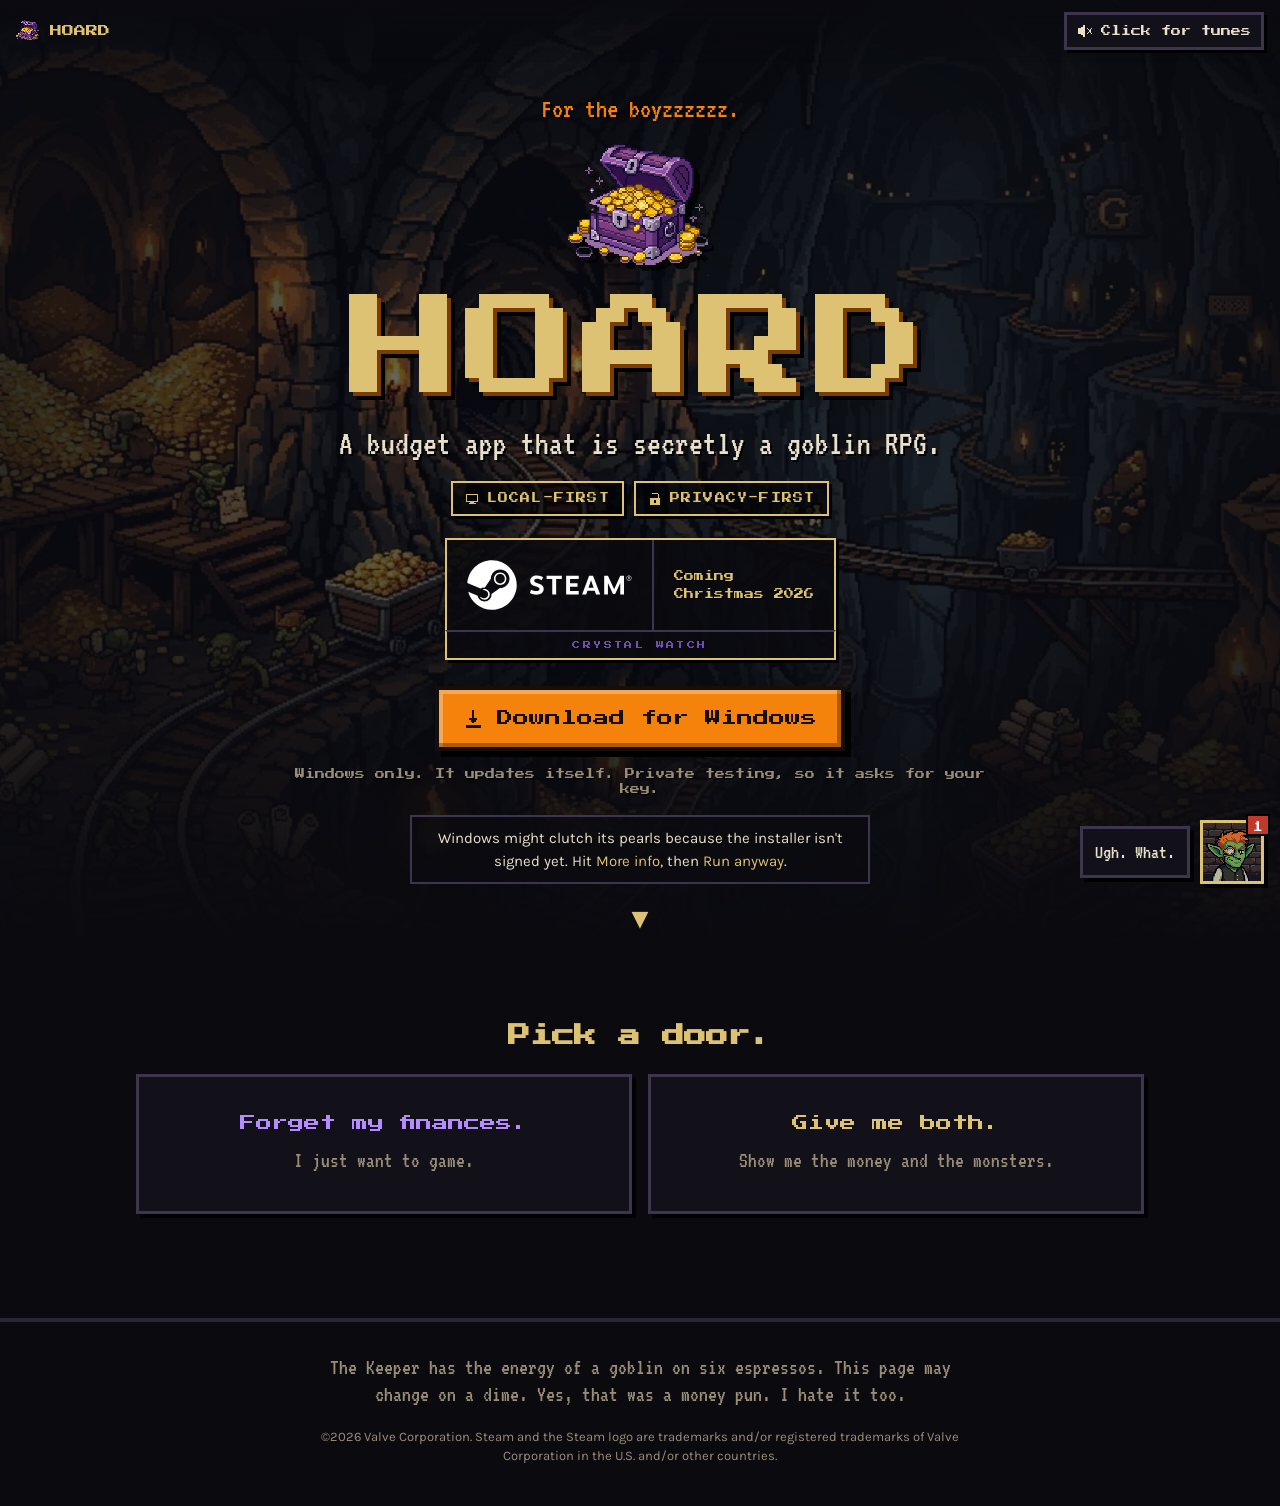
==== index.html @ 12e38777 "Burst one random sticker on Give me both, not a handful Co-Authored-By: Claude Opus 5.5 <noreply@ant" ====
<!doctype html>
<html lang="en">
<head>
<meta charset="utf-8">
<meta name="viewport" content="width=device-width, initial-scale=1">
<title>Hoard</title>
<meta name="description" content="A budget app that is secretly a goblin RPG. It reads your bank alerts and judges you. No cloud. No ads. No mercy. Steam release aimed at Christmas 2026.">
<meta name="theme-color" content="#f5820a">
<meta name="color-scheme" content="dark">

<meta property="og:type" content="website">
<meta property="og:site_name" content="Hoard">
<meta property="og:title" content="Hoard">
<meta property="og:description" content="A budget app that is secretly a goblin RPG. It reads your bank alerts and judges you. No cloud. No ads. No mercy. Steam release aimed at Christmas 2026.">
<meta property="og:url" content="https://jordunkelly.github.io/hoard-site/">
<meta property="og:image" content="https://jordunkelly.github.io/hoard-site/assets/og.png?v=2">
<meta property="og:image:width" content="1200">
<meta property="og:image:height" content="630">
<meta property="og:image:alt" content="A goblin vault piled with gold, and the word Hoard">
<meta name="twitter:card" content="summary_large_image">

<link rel="icon" type="image/png" href="assets/art/favicon.png">
<link rel="apple-touch-icon" href="assets/art/apple-touch-icon.png">
<link rel="preload" href="assets/fonts/press-start-2p-latin-400.woff2" as="font" type="font/woff2" crossorigin>
<link rel="preload" href="assets/fonts/vt323-latin-400.woff2" as="font" type="font/woff2" crossorigin>
<link rel="preload" href="assets/art/vault.webp" as="image">
<link rel="stylesheet" href="style.css?v=22">
<script>
// Runs before the body paints, so a phone never flashes a download button it
// cannot use. iPadOS asks for the desktop site and reports itself as a Mac,
// which is what the touch point check is for.
(function (d, n) {
  d.classList.add('js');
  var u = n.userAgent || '';
  if ((n.userAgentData && n.userAgentData.mobile) ||
      /Android|iPhone|iPad|iPod|Mobile|Silk|Kindle/i.test(u) ||
      (n.platform === 'MacIntel' && n.maxTouchPoints > 1)) d.classList.add('is-mobile');
})(document.documentElement, navigator);
</script>
</head>
<body>

<div class="topbar">
  <a class="wordmark" href="#top"><img src="assets/art/favicon.png" alt="" width="24" height="24">HOARD</a>
  <button class="tunes" type="button" aria-pressed="false" data-tunes>
    <svg viewBox="0 0 16 16" width="16" height="16" aria-hidden="true" shape-rendering="crispEdges">
      <rect x="1" y="5" width="3" height="6" fill="currentColor"/>
      <rect x="4" y="4" width="2" height="8" fill="currentColor"/>
      <rect x="6" y="2" width="2" height="12" fill="currentColor"/>
      <g class="waves"><rect x="10" y="6" width="1" height="4" fill="currentColor"/><rect x="12" y="4" width="1" height="8" fill="currentColor"/><rect x="14" y="2" width="1" height="12" fill="currentColor"/></g>
      <g class="mute"><rect x="10" y="5" width="1" height="1" fill="currentColor"/><rect x="11" y="6" width="1" height="1" fill="currentColor"/><rect x="12" y="7" width="2" height="2" fill="currentColor"/><rect x="14" y="10" width="1" height="1" fill="currentColor"/><rect x="11" y="9" width="1" height="1" fill="currentColor"/><rect x="10" y="10" width="1" height="1" fill="currentColor"/><rect x="14" y="5" width="1" height="1" fill="currentColor"/><rect x="13" y="6" width="1" height="1" fill="currentColor"/><rect x="13" y="9" width="1" height="1" fill="currentColor"/></g>
    </svg>
    <span data-tunes-label>Tunes off</span>
  </button>
</div>

<header class="hero" id="top">
  <div class="embers" aria-hidden="true"></div>
  <div class="hero-inner">
    <p class="kicker">For the boyzzzzzz.</p>
    <img class="chest" src="assets/art/chest.png" alt="" width="160" height="160">
    <h1 class="title">HOARD</h1>
    <p class="tagline">A budget app that is secretly a goblin RPG.</p>
    <ul class="tags" aria-label="How Hoard is built">
      <li class="tag" title="Everything lives on your PC. It works with the internet unplugged.">
        <svg viewBox="0 0 16 16" aria-hidden="true" shape-rendering="crispEdges"><rect x="1" y="2" width="14" height="9" fill="currentColor"/><rect x="2" y="3" width="12" height="7" fill="#000"/><rect x="6" y="11" width="4" height="2" fill="currentColor"/><rect x="4" y="13" width="8" height="1" fill="currentColor"/></svg>
        Local-first
      </li>
      <li class="tag" title="No accounts, no cloud, no data sent to us. Your mail login goes to your mailbox and nowhere else.">
        <svg viewBox="0 0 16 16" aria-hidden="true" shape-rendering="crispEdges"><rect x="5" y="1" width="6" height="1" fill="currentColor"/><rect x="4" y="2" width="1" height="5" fill="currentColor"/><rect x="11" y="2" width="1" height="5" fill="currentColor"/><rect x="2" y="7" width="12" height="8" fill="currentColor"/><rect x="7" y="9" width="2" height="4" fill="#000"/></svg>
        Privacy-first
      </li>
    </ul>
    <div class="launch">
    <a class="steam-box" href="#steam">
      <span class="steam-mark"><img src="assets/art/steam-logo.svg" alt="Steam" width="165" height="50"></span>
      <span class="steam-when">Coming<br>Christmas 2026</span>
    </a>
    <a class="watch-chip" href="#watch">Crystal Watch</a>
    </div>
    <a class="btn-dl" data-dl href="https://github.com/Jordunkelly/hoard-releases/releases/latest/download/Hoard-Setup.exe">
      <svg viewBox="0 0 16 16" width="20" height="20" aria-hidden="true" shape-rendering="crispEdges"><rect x="7" y="1" width="2" height="8" fill="currentColor"/><rect x="5" y="7" width="6" height="2" fill="currentColor"/><rect x="6" y="9" width="4" height="1" fill="currentColor"/><rect x="7" y="10" width="2" height="1" fill="currentColor"/><rect x="2" y="13" width="12" height="2" fill="currentColor"/></svg>
      Download for Windows
        </a>
    <div class="mobile-dl">
      <span class="btn-dl is-off" aria-disabled="true">
        <svg viewBox="0 0 16 16" width="20" height="20" aria-hidden="true" shape-rendering="crispEdges"><rect x="4" y="1" width="8" height="1" fill="currentColor"/><rect x="4" y="14" width="8" height="1" fill="currentColor"/><rect x="3" y="2" width="1" height="12" fill="currentColor"/><rect x="12" y="2" width="1" height="12" fill="currentColor"/><rect x="7" y="12" width="2" height="1" fill="currentColor"/><rect x="6" y="3" width="4" height="1" fill="currentColor"/></svg>
        Mobile coming soon
      </span>
      <p class="mobile-note">You're on a phone. Hoard lives on a PC for now. Send yourself the link and grab it there.</p>
      <button type="button" class="btn-send" data-send>Send it to my PC</button>
    </div>
    <p class="dl-meta" data-dl-meta>Windows only. It updates itself. Private testing, so it asks for your key.</p>
    <p class="smartscreen">Windows might clutch its pearls because the installer isn't signed yet. Hit <b>More info</b>, then <b>Run anyway</b>.</p>
  </div>
  <a class="scroll-cue" href="#doors" aria-label="Read on">&#9660;</a>
</header>

<main>

  <section class="wrap doors" id="doors" aria-labelledby="doors-h">
    <h2 id="doors-h" class="doors-h">Pick a door.</h2>
    <div class="door-row">
      <button type="button" class="door door-game" data-door="game" aria-pressed="false">
        <b>Forget my finances.</b>
        <span>I just want to game.</span>
      </button>
      <button type="button" class="door door-both" data-door="both" aria-pressed="false">
        <b>Give me both.</b>
        <span>Show me the money and the monsters.</span>
      </button>
    </div>
  </section>

  <section class="wrap fin" id="quest">
    <div class="panel quest reveal">
      <h2>Here's your quest, fricker.</h2>
      <ol class="ledger">
        <li><span class="num">1</span><span>Switch on your bank alerts. I read them and file every account in one home.</span></li>
        <li><span class="num">2</span><span>Stay inside your rations. Good money moves are quests, and quests pay EXP.</span></li>
        <li><span class="num">3</span><span>Climb sixty ranks. New lairs unlock on the way up. The crystal does not care how rich you are.</span></li>
      </ol>
    </div>
  </section>

  <section class="watch game" id="watch" aria-labelledby="watch-h">
    <div class="wrap">
      <div class="cw-intro reveal">
        <div class="cw-crystal" aria-hidden="true"><i></i></div>
        <h2 id="watch-h">Crystal Watch.</h2>
        <figure class="clip cw-teaser">
          <video poster="assets/clips/crystal-watch-teaser.jpg" width="1280" height="720" muted loop playsinline preload="none" aria-label="A full maze on wave 30 tearing down the boss">
            <source src="assets/clips/crystal-watch-teaser.webm" type="video/webm">
            <source src="assets/clips/crystal-watch-teaser.mp4" type="video/mp4">
          </video>
        </figure>
      </div>

      <figure class="cw-boss reveal">
        <img src="assets/art/maul/the-king.png" alt="A king, in shadow" loading="lazy">
        <figcaption><b>???</b>The dead keep a king.</figcaption>
      </figure>

      <p class="cw-tag reveal">Thirty waves.</p>
    </div>
  </section>

  <section class="wrap fin" id="gibbles">
    <div class="dialog reveal">
      <figure class="portrait" data-ask="Am I pretty?">
<pre class="ascii" aria-label="A goblin, drawn in text">  /\             /\
 /  \  _______  /  \
 \   \/       \/   /
  \   \ \   / /   /
   \__| O   O |__/
      |   ^   |
      | \VVV/ |
       \_____/</pre>
        <figcaption class="nameplate">GIBBLES</figcaption>
      </figure>
      <div class="speech">
        <p>This is Hoard. If a bank or a card sends you an alert, I read it and file it. Every account you own, one home, for good. No fuss.</p>
        <p>Nobody else builds it like this, because there's no money in it for them. The big budget apps want your bank login, a copy of everything you spend and a monthly fee. A bank would buy Hoard tomorrow and sell your habits by Friday.</p>
        <p>Not happening. Zero data to me. Zero subscription. Zero middlemen. It all stays on your PC. I'm a goblin. I don't share gold, and I don't share yours.</p>
        <span class="caret" aria-hidden="true">&#9660;</span>
      </div>
    </div>
  </section>

  <section class="wrap fin">
    <div class="panel reveal">
      <h2>How it works. Three steps. I counted them twice.</h2>
      <!-- sync:how -->
<p class="speech-text"><strong>Gmail.</strong> Make an app password for it. Not your real password, the app one. Proton works too, through Bridge.</p>
<p class="speech-text"><strong>Bank alerts.</strong> Switch on every alert your banks and cards offer: balances, charges, deposits. No alerts, no gold. I can't read mail that never shows up.</p>
<p class="speech-text"><strong>No alerts yet?</strong> Dump me CSV statements from your bank. It works, but you're the one hauling the sacks until the alerts start flowing.</p>
<!-- /sync:how -->
    </div>
  </section>

  <section class="wrap fin">
    <div class="panel reveal">
      <h2>No, I don't want your data.</h2>
      <!-- sync:security -->
<p class="speech-text">Your mail password goes to your mailbox. Not me. I don't even have a server, you paranoid little toad.</p>
<p class="speech-text">Bank emails and passwords? AES 256. Nick the hard drive and enjoy your gibberish, thief.</p>
<p class="speech-text">No accounts. No cloud. No spying. I don't know your name. I'm keeping it that way.</p>
<p class="speech-text"><strong>Still don't believe me? Yank the internet.</strong> Hoard keeps counting. I keep sneering.</p>
<!-- /sync:security -->
    </div>
  </section>

  <section class="wrap fin">
    <div class="panel leaves reveal">
      <div>
        <h2>What leaves your PC. The whole list.</h2>
        <ol class="ledger">
          <li><span class="num">1</span><span>Your own mailbox, over TLS, to fetch your alerts.</span></li>
          <li><span class="num">2</span><span>GitHub, <!-- sync:update-poll -->every 10 minutes<!-- /sync:update-poll -->, asking if there's a new version. It sees your IP. That's it.</span></li>
          <li><span class="num">3</span><span>DuckDuckGo, once per shop, for logos. Only if you said yes.</span></li>
        </ol>
        <p class="speech-text">The last two switch off in Settings.</p>
      </div>
      <img class="sprite" src="assets/art/harvest-walk.webp" alt="A goblin pushing a mine cart full of letters" width="240" height="240" loading="lazy">
    </div>
  </section>

  <section class="lairs fin" id="lairs" aria-labelledby="lairs-h">
    <div class="wrap">
      <h2 id="lairs-h" class="reveal">Pick your lair.</h2>
      <p class="speech-text lairs-lede reveal">Five themes come with Hoard. You start with one. The rest you earn. Click one and I'll put a tune on.</p>
      <div class="stage reveal">
        <img class="stage-art" data-stage-art src="assets/art/theme-hearth.webp" alt="Hearth: a cabin at night with a fire going" width="1600" height="896" loading="lazy">
        <div class="stage-bar">
          <div>
            <p class="stage-name" data-stage-name>Hearth</p>
            <p class="stage-level" data-stage-level>Yours from level 1</p>
          </div>
          <button class="stage-play" type="button" data-stage-play aria-pressed="false">Play its tune</button>
        </div>
      </div>
      <div class="thumbs" role="group" aria-label="Themes">
        <button type="button" class="thumb" aria-pressed="true" data-lair="hearth"><img src="assets/art/thumb-hearth.webp" alt="" width="480" height="269" loading="lazy"><span>Hearth</span><em>LVL 1</em></button>
        <button type="button" class="thumb" aria-pressed="false" data-lair="elder"><img src="assets/art/thumb-elder.webp" alt="" width="480" height="262" loading="lazy"><span>Elder Moss</span><em>LVL 10</em></button>
        <button type="button" class="thumb" aria-pressed="false" data-lair="tundra"><img src="assets/art/thumb-tundra.webp" alt="" width="480" height="268" loading="lazy"><span>Frostbite Tundra</span><em>LVL 20</em></button>
        <button type="button" class="thumb" aria-pressed="false" data-lair="market"><img src="assets/art/thumb-market.webp" alt="" width="480" height="268" loading="lazy"><span>Starlit Market</span><em>LVL 40</em></button>
        <button type="button" class="thumb" aria-pressed="false" data-lair="celestial"><img src="assets/art/thumb-celestial.webp" alt="" width="480" height="268" loading="lazy"><span>Celestial Falls</span><em>LVL 60</em></button>
      </div>
    </div>
  </section>

  <section class="wrap">
    <div class="panel crime reveal">
      <img class="sprite wide" src="assets/art/destroying-vault.webp" alt="A wizard blasting a vault full of gold apart" width="360" height="196" loading="lazy">
      <div>
        <h2>Donate your body to science.</h2>
        <p class="speech-text">Install it. Break it. Screenshot the crime scene for the group chat. Testers get a free Steam key at launch. I don't make deals twice.</p>
      </div>
    </div>
  </section>

  <section class="wrap" id="steam">
    <div class="panel steam reveal">
      <div class="steam-head">
        <img src="assets/art/steam-logo.svg" alt="Steam" width="165" height="50" loading="lazy">
        <h2>When's Steam? Aiming for Christmas.</h2>
      </div>
      <div class="countdown" aria-label="Time left until Christmas 2026">
        <div><b data-cd="d">--</b><span>days</span></div>
        <div><b data-cd="h">--</b><span>hours</span></div>
        <div><b data-cd="m">--</b><span>mins</span></div>
        <div><b data-cd="s">--</b><span>secs</span></div>
      </div>
      <p class="spite" data-spite hidden></p>
      <div class="nag">
        <button type="button" class="nag-btn" data-nag>Are we there yet?</button>
        <p class="speech-text nag-reply" data-nag-reply aria-live="polite">Aiming, not promising. Goblins don't do promises. Promises are contracts, and contracts cost extra.</p>
      </div>
    </div>
  </section>

  <section class="wrap">
    <div class="finale reveal">
      <img class="clerk" src="assets/art/clerk.webp" alt="A goblin bank clerk throwing gold in the air" width="320" height="320" loading="lazy">
      <div>
        <p class="speech-text"><a data-dl-link href="https://github.com/Jordunkelly/hoard-releases/releases/latest">Grab the latest build</a>. Bring your key. Mac bros, skill issue.</p>
        <p class="speech-text">And no, there is <em>no phone app yet</em>, you greedy gremlin. It's a PC. Sit at it.</p>
        <a class="btn-dl" data-dl href="https://github.com/Jordunkelly/hoard-releases/releases/latest/download/Hoard-Setup.exe">
          <svg viewBox="0 0 16 16" width="20" height="20" aria-hidden="true" shape-rendering="crispEdges"><rect x="7" y="1" width="2" height="8" fill="currentColor"/><rect x="5" y="7" width="6" height="2" fill="currentColor"/><rect x="6" y="9" width="4" height="1" fill="currentColor"/><rect x="7" y="10" width="2" height="1" fill="currentColor"/><rect x="2" y="13" width="12" height="2" fill="currentColor"/></svg>
          Download for Windows
        </a>
        <div class="mobile-dl start">
          <span class="btn-dl is-off" aria-disabled="true">
            <svg viewBox="0 0 16 16" width="20" height="20" aria-hidden="true" shape-rendering="crispEdges"><rect x="4" y="1" width="8" height="1" fill="currentColor"/><rect x="4" y="14" width="8" height="1" fill="currentColor"/><rect x="3" y="2" width="1" height="12" fill="currentColor"/><rect x="12" y="2" width="1" height="12" fill="currentColor"/><rect x="7" y="12" width="2" height="1" fill="currentColor"/><rect x="6" y="3" width="4" height="1" fill="currentColor"/></svg>
            Mobile coming soon
          </span>
          <button type="button" class="btn-send" data-send>Send it to my PC</button>
        </div>
        <p class="dl-meta" data-dl-meta>Windows only. It updates itself. Private testing, so it asks for your key.</p>
      </div>
    </div>
  </section>

</main>

<footer class="footer">
  <p>The Keeper has the energy of a goblin on six espressos. This page may change on a dime. Yes, that was a money pun. I hate it too.</p>
  <p class="legal">©2026 Valve Corporation. Steam and the Steam logo are trademarks and/or registered trademarks of Valve Corporation in the U.S. and/or other countries.</p>
</footer>

<audio data-audio preload="none" loop></audio>
<img class="slay-pop" data-gib-sticker src="assets/art/gibbles/slay.png" alt="" width="260" height="260" hidden>
<div class="gchat" data-gchat>
  <section class="gchat-panel" data-gchat-panel aria-label="Chat with Gibbles" hidden>
    <header class="gchat-head">
      <img src="assets/art/gibbles/gibbles.webp" alt="" width="40" height="40">
      <div><b>GIBBLES</b><span>Support Goblin. Online, unfortunately.</span></div>
      <button type="button" class="gchat-x" data-gchat-close aria-label="Close the chat">X</button>
    </header>
    <ol class="gchat-log" data-gchat-log aria-live="polite"></ol>
    <div class="gchat-chips" data-gchat-chips></div>
    <form class="gchat-form" data-gchat-form autocomplete="off">
      <input type="text" data-gchat-input maxlength="200" placeholder="Type something. Or don't." aria-label="Message Gibbles">
      <button type="submit">Send</button>
    </form>
    <p class="gchat-fine">Gibbles runs entirely in your browser. Nothing you type goes anywhere. He forgets it instantly. He was not listening.</p>
  </section>
  <button type="button" class="gchat-launch" data-gchat-open aria-label="Open the chat with Gibbles">
    <span class="gchat-tease" data-gchat-tease>Ugh. What.</span>
    <img src="assets/art/gibbles/gibbles.webp" alt="" width="64" height="64">
    <i class="gchat-badge" data-gchat-badge>1</i>
  </button>
</div>
<script src="site.js?v=26"></script>
</body>
</html>
---- style.css ----
@font-face {
  font-family: 'Press Start 2P';
  src: url('assets/fonts/press-start-2p-latin-400.woff2') format('woff2');
  font-display: swap;
}
@font-face {
  font-family: 'VT323';
  src: url('assets/fonts/vt323-latin-400.woff2') format('woff2');
  font-display: swap;
}
@font-face {
  font-family: 'Karla';
  src: url('assets/fonts/karla-latin-400.woff2') format('woff2');
  font-display: swap;
}

/* The app's default palette. Picking a lair swaps ember, gold, panel and
   border for that theme's own, the same four the app repaints. */
:root {
  --bg: #0a0a0f;
  --panel: #12111a;
  --inset: #0c0b12;
  --border: #2a2438;
  --border-hi: #3d3550;
  --text: #e8e0c8;
  --muted: #9a8e78;
  --ember: #f5820a;
  --gold: #ddc274;
  --rose: #c0392b;
  --ink: #140f0c;
  --pixel: 'Press Start 2P', monospace;
  --voice: 'VT323', monospace;
  --plain: 'Karla', system-ui, sans-serif;
  --gutter: 16px;
}

* { box-sizing: border-box; }
html { color-scheme: dark; scroll-behavior: smooth; }
body {
  margin: 0;
  background: var(--bg);
  color: var(--text);
  font-family: var(--plain);
  font-size: 18px;
  line-height: 1.5;
  overflow-x: hidden;
  transition: background-color .4s steps(4);
}
img { display: block; max-width: 100%; height: auto; }
a { color: var(--gold); }
a:hover { color: var(--ember); }
:focus-visible { outline: 3px solid var(--gold); outline-offset: 3px; }

.wrap {
  width: 100%;
  max-width: 1040px;
  margin: 0 auto;
  padding: 0 var(--gutter);
}

/* ── Top bar ── */
.topbar {
  position: fixed;
  inset: 0 0 auto 0;
  z-index: 10;
  display: flex;
  justify-content: space-between;
  align-items: center;
  padding: 12px var(--gutter);
  background: linear-gradient(to bottom, rgba(10,10,15,.85), rgba(10,10,15,0));
  pointer-events: none;
}
.topbar > * { pointer-events: auto; }
.wordmark {
  display: flex;
  align-items: center;
  gap: 10px;
  font-family: var(--pixel);
  font-size: 12px;
  color: var(--gold);
  text-decoration: none;
}
.wordmark img { image-rendering: pixelated; }
.tunes {
  display: inline-flex;
  align-items: center;
  gap: 8px;
  font-family: var(--pixel);
  font-size: 10px;
  color: var(--text);
  background: var(--panel);
  border: 3px solid var(--border-hi);
  box-shadow: 3px 3px 0 #000;
  padding: 8px 10px;
  cursor: pointer;
}
.tunes:hover { border-color: var(--gold); }
.tunes[aria-pressed="true"] { color: var(--ink); background: var(--gold); border-color: var(--ink); }
.tunes.nudge { animation: nudge 1s steps(2) infinite; }
@keyframes nudge { 50% { color: var(--ember); border-color: var(--ember); } }
.tunes .waves { display: none; }
.tunes[aria-pressed="true"] .waves { display: inline; }
.tunes[aria-pressed="true"] .mute { display: none; }

/* ── Hero ── */
.hero {
  position: relative;
  min-height: 100svh;
  display: grid;
  place-items: center;
  padding: 88px var(--gutter) 72px;
  background:
    radial-gradient(ellipse at 50% 45%, rgba(10,10,15,.35), rgba(10,10,15,.8) 70%),
    linear-gradient(to bottom, rgba(10,10,15,.2), rgba(10,10,15,.2) 60%, var(--bg)),
    url('assets/art/vault.webp') center / cover no-repeat;
  overflow: hidden;
  text-align: center;
}
.hero-inner {
  position: relative;
  z-index: 1;
  display: flex;
  flex-direction: column;
  align-items: center;
  max-width: 720px;
}
.kicker {
  margin: 0 0 8px;
  font-family: var(--voice);
  font-size: 28px;
  color: var(--ember);
  text-shadow: 2px 2px 0 #000;
}
.chest {
  width: 144px;
  image-rendering: pixelated;
  filter: drop-shadow(6px 6px 0 rgba(0,0,0,.7));
  animation: bob 1.6s steps(2) infinite;
}
@keyframes bob {
  0%, 100% { transform: translateY(0); }
  50% { transform: translateY(-8px); }
}
.title {
  margin: 12px 0 0;
  font-family: var(--pixel);
  font-weight: 400;
  font-size: clamp(48px, 13vw, 112px);
  line-height: 1;
  letter-spacing: .04em;
  color: var(--gold);
  text-shadow: 4px 4px 0 #7a3d06, 8px 8px 0 #000;
}
/* Valve's terms for the logo: their artwork only, pure white on a dark
   ground, never recoloured or redrawn, at least 50px tall, and a clear margin
   the width of the locomotive crank (about 19px at that height) with nothing
   inside it. The padding on .steam-mark is that margin, so hover repaints the
   frame and the date and leaves the logo alone. */
.steam-box {
  display: flex;
  align-items: stretch;
  margin: 0 0 26px;
  color: var(--gold);
  background: rgba(10,10,15,.85);
  border: 2px solid var(--gold);
  box-shadow: 3px 3px 0 #000;
  text-decoration: none;
}
.steam-mark { flex: none; padding: 20px; }
.steam-mark img { width: 165px; height: 50px; }
.steam-when {
  display: flex;
  align-items: center;
  padding: 0 20px;
  border-left: 2px solid var(--border-hi);
  font-family: var(--pixel);
  font-size: 10px;
  line-height: 1.8;
  text-align: left;
  text-shadow: 1px 1px 0 #000;
}
.steam-box:hover { color: var(--ember); border-color: var(--ember); }
.tagline {
  margin: 20px 0 18px;
  font-family: var(--voice);
  font-size: clamp(26px, 5vw, 34px);
  line-height: 1.1;
  text-shadow: 2px 2px 0 #000;
}

.btn-dl {
  display: inline-flex;
  align-items: center;
  gap: 14px;
  padding: 18px 24px;
  font-family: var(--pixel);
  font-size: clamp(12px, 3.4vw, 16px);
  line-height: 1.3;
  color: var(--ink);
  background: var(--ember);
  border: 4px solid var(--ink);
  box-shadow:
    inset -4px -4px 0 rgba(0,0,0,.3),
    inset 4px 4px 0 rgba(255,255,255,.3),
    6px 6px 0 #000;
  text-decoration: none;
  transition: transform .08s steps(1), box-shadow .08s steps(1);
}
.btn-dl:hover { color: var(--ink); background: var(--gold); }
.btn-dl:active {
  transform: translate(4px, 4px);
  box-shadow:
    inset -4px -4px 0 rgba(0,0,0,.3),
    inset 4px 4px 0 rgba(255,255,255,.3),
    2px 2px 0 #000;
}
/* Phones get a greyed button and a way to send the link on, in place of an
   installer they cannot run. */
.mobile-dl { display: none; }
.is-mobile .mobile-dl {
  display: flex;
  flex-direction: column;
  align-items: center;
  gap: 14px;
}
.is-mobile .mobile-dl.start { align-items: flex-start; }
.is-mobile [data-dl],
.is-mobile .smartscreen { display: none; }
.is-mobile [data-dl-link] { color: inherit; text-decoration: none; }
.btn-dl.is-off {
  color: var(--muted);
  background: var(--panel);
  border-color: var(--border-hi);
  box-shadow: 6px 6px 0 #000;
  cursor: not-allowed;
}
.mobile-note {
  max-width: 420px;
  margin: 0;
  font-family: var(--voice);
  font-size: 24px;
  line-height: 1.15;
  text-shadow: 2px 2px 0 #000;
}
.btn-send {
  font-family: var(--pixel);
  font-size: 11px;
  line-height: 1.4;
  padding: 12px 14px;
  color: var(--ink);
  background: var(--gold);
  border: 3px solid var(--ink);
  box-shadow: 4px 4px 0 #000;
  cursor: pointer;
}
.btn-send:hover { background: var(--ember); }
.btn-send:active { transform: translate(3px, 3px); box-shadow: 1px 1px 0 #000; }
.dl-meta {
  margin: 16px 0 0;
  font-family: var(--pixel);
  font-size: 10px;
  color: var(--muted);
  text-shadow: 1px 1px 0 #000;
}
/* The live version, struck in gold: a light sweeps across the letters and
   the badge breathes, so the newest build reads as treasure. */
.ver-tag {
  position: relative;
  display: inline-block;
  padding: 3px 7px 2px;
  margin-right: 2px;
  font-size: 12px;
  border: 2px solid #8a5a12;
  background: #1a1206;
  box-shadow: 2px 2px 0 #000, 0 0 10px rgba(240, 184, 48, 0.35);
  color: transparent;
  background-image: linear-gradient(100deg, #8a5a12 0%, #f0b830 30%, #fff6c8 45%, #f0b830 60%, #b07a12 100%);
  background-size: 250% 100%;
  -webkit-background-clip: text;
  background-clip: text;
  text-shadow: none;
  animation: ver-sweep 2.6s linear infinite, ver-glow 1.8s ease-in-out infinite;
}
.ver-tag::before {
  content: "";
  position: absolute;
  inset: -2px;
  border: 2px solid #f0b830;
  opacity: 0;
  animation: ver-ring 1.8s ease-in-out infinite;
  pointer-events: none;
}
.ver-tag::after {
  content: "";
  position: absolute;
  top: -5px;
  right: -5px;
  width: 4px;
  height: 4px;
  background: #fff6c8;
  box-shadow: 0 -3px 0 #fff6c8, 0 3px 0 #fff6c8, -3px 0 0 #fff6c8, 3px 0 0 #fff6c8;
  transform: scale(0);
  animation: ver-glint 2.6s steps(1) infinite;
}
@keyframes ver-sweep { from { background-position: 125% 0; } to { background-position: -125% 0; } }
@keyframes ver-glow {
  0%, 100% { box-shadow: 2px 2px 0 #000, 0 0 8px rgba(240, 184, 48, 0.3); }
  50% { box-shadow: 2px 2px 0 #000, 0 0 18px rgba(240, 184, 48, 0.75); }
}
@keyframes ver-ring { 0%, 100% { opacity: 0; } 50% { opacity: 0.9; } }
@keyframes ver-glint { 0%, 70% { transform: scale(0); } 76% { transform: scale(0.6); } 82% { transform: scale(1); } 90%, 100% { transform: scale(0); } }
@media (prefers-reduced-motion: reduce) {
  .ver-tag, .ver-tag::before, .ver-tag::after { animation: none; }
  .ver-tag { background-position: 50% 0; }
}
.smartscreen {
  max-width: 460px;
  margin: 18px 0 0;
  padding: 10px 14px;
  font-size: 15px;
  color: var(--text);
  background: rgba(10,10,15,.75);
  border: 2px solid var(--border-hi);
}
.smartscreen b { color: var(--gold); font-weight: 400; }

.scroll-cue {
  position: absolute;
  bottom: 20px;
  left: 50%;
  transform: translateX(-50%);
  font-size: 22px;
  color: var(--gold);
  text-decoration: none;
  animation: blink 1s steps(2) infinite;
}
@keyframes blink { 50% { opacity: 0; } }

/* Embers rising off the gold. Positions come from site.js so no two loads
   look the same. */
.embers { position: absolute; inset: 0; pointer-events: none; }
.embers i {
  position: absolute;
  bottom: -8px;
  width: 4px;
  height: 4px;
  background: var(--ember);
  box-shadow: 0 0 0 1px rgba(245,130,10,.25);
  animation: rise var(--d, 7s) steps(28) var(--delay, 0s) infinite;
}
@keyframes rise {
  0% { transform: translate(0, 0); opacity: 0; }
  10% { opacity: 1; }
  100% { transform: translate(var(--drift, 20px), -90vh); opacity: 0; }
}

/* ── Dialogue and panels ── */
main > section { margin: 72px 0; }
main > section.wrap { margin: 72px auto; }
main > section.wrap:first-child { margin-top: 24px; }

.dialog, .panel {
  position: relative;
  background: rgba(18,17,26,.94);
  border: 4px solid var(--border-hi);
  box-shadow: 0 0 0 4px #000, 10px 10px 0 4px #000;
}
.dialog {
  display: grid;
  grid-template-columns: auto 1fr;
  gap: 28px;
  padding: 28px;
}
.portrait {
  margin: 0;
  align-self: start;
  background: var(--inset);
  border: 3px solid var(--border);
  padding: 16px 14px 0;
}
.ascii {
  margin: 0;
  font-family: var(--voice);
  font-size: 24px;
  line-height: 1;
  color: var(--gold);
  text-shadow: 2px 2px 0 #000;
}
.nameplate {
  margin: 14px -14px 0;
  padding: 8px;
  text-align: center;
  font-family: var(--pixel);
  font-size: 11px;
  color: var(--ink);
  background: var(--ember);
}
.speech p, .speech-text {
  margin: 0 0 16px;
  font-family: var(--voice);
  font-size: 27px;
  line-height: 1.2;
}
.speech p:first-child { color: var(--gold); }
.caret {
  position: absolute;
  right: 20px;
  bottom: 14px;
  color: var(--ember);
  animation: blink 1s steps(2) infinite;
}

.panel { padding: 28px; }
.panel h2, .lairs h2 {
  margin: 0 0 18px;
  font-family: var(--pixel);
  font-weight: 400;
  font-size: clamp(15px, 3.2vw, 20px);
  line-height: 1.5;
  color: var(--gold);
}
.panel .speech-text:last-child { margin-bottom: 0; }

.leaves {
  display: grid;
  grid-template-columns: 1fr auto;
  gap: 24px;
  align-items: center;
}
.ledger {
  list-style: none;
  margin: 0 0 18px;
  padding: 0;
  border-top: 2px dashed var(--border-hi);
}
.ledger li {
  display: flex;
  gap: 16px;
  align-items: baseline;
  padding: 12px 0;
  border-bottom: 2px dashed var(--border-hi);
  font-family: var(--voice);
  font-size: 26px;
  line-height: 1.15;
}
.ledger .num {
  flex: none;
  width: 32px;
  font-family: var(--pixel);
  font-size: 14px;
  color: var(--ember);
}
.sprite {
  width: 220px;
  image-rendering: pixelated;
  border: 3px solid var(--border);
}
.sprite.wide { width: 100%; max-width: 360px; }

.crime {
  display: grid;
  grid-template-columns: minmax(0, 360px) 1fr;
  gap: 28px;
  align-items: center;
}

/* The same clear margin as the hero box: the panel padding covers the top
   and left, and the gap covers the heading whether it sits beside the logo
   or wraps under it. */
.steam-head {
  display: flex;
  flex-wrap: wrap;
  align-items: center;
  gap: 24px;
  margin: 0 0 18px;
}
.steam-head img { flex: none; width: 165px; height: 50px; }
.panel .steam-head h2 { margin: 0; }

.countdown {
  display: grid;
  grid-template-columns: repeat(4, minmax(0, 1fr));
  gap: 14px;
  margin: 6px 0 20px;
}
.countdown div {
  padding: 18px 6px 12px;
  text-align: center;
  background: var(--inset);
  border: 3px solid var(--border);
  box-shadow: 4px 4px 0 #000;
}
.countdown b {
  display: block;
  font-family: var(--pixel);
  font-weight: 400;
  font-size: clamp(20px, 6vw, 44px);
  line-height: 1;
  color: var(--gold);
  text-shadow: 3px 3px 0 #000;
}
.countdown span {
  display: block;
  margin-top: 10px;
  font-family: var(--voice);
  font-size: 20px;
  line-height: 1;
  color: var(--muted);
}
.spite {
  margin: 0 0 16px;
  font-family: var(--pixel);
  font-size: 10px;
  line-height: 1.5;
  color: var(--rose);
}
.nag {
  display: flex;
  gap: 20px;
  align-items: center;
}
.nag-btn {
  flex: none;
  font-family: var(--pixel);
  font-size: 11px;
  padding: 14px 16px;
  color: var(--ink);
  background: var(--gold);
  border: 3px solid var(--ink);
  box-shadow: 4px 4px 0 #000;
  cursor: pointer;
}
.nag-btn:hover { background: var(--ember); }
.nag-btn:active { transform: translate(3px, 3px); box-shadow: 1px 1px 0 #000; }
.panel .nag-reply { margin: 0; }
.finale em { font-style: normal; color: var(--ember); }

.wip {
  display: flex;
  gap: 20px;
  align-items: center;
  border-color: var(--gold);
  border-image: repeating-linear-gradient(45deg, var(--gold) 0 10px, #0a0a0f 10px 20px) 6;
}
.wip .hazard { flex: none; color: var(--gold); }
.wip .speech-text { margin: 0; }

/* ── Lairs ── */
.lairs {
  padding: 72px 0 80px;
  background: var(--inset);
  border-block: 4px solid #000;
  transition: background-color .4s steps(4);
}
.lairs-lede { max-width: 640px; }
.stage {
  position: relative;
  margin-top: 24px;
  border: 4px solid var(--border-hi);
  box-shadow: 0 0 0 4px #000, 10px 10px 0 4px #000;
  background: #000;
  aspect-ratio: 16 / 9;
  overflow: hidden;
}
.stage-art {
  width: 100%;
  height: 100%;
  object-fit: cover;
  transition: opacity .25s steps(3);
}
.stage-art.swap { opacity: 0; }
.stage-bar {
  position: absolute;
  inset: auto 0 0 0;
  display: flex;
  justify-content: space-between;
  align-items: flex-end;
  gap: 16px;
  padding: 40px 20px 18px;
  background: linear-gradient(to top, rgba(0,0,0,.85), rgba(0,0,0,0));
}
.stage-name {
  margin: 0;
  font-family: var(--pixel);
  font-size: clamp(13px, 3vw, 20px);
  color: var(--gold);
  text-shadow: 3px 3px 0 #000;
}
.stage-level {
  margin: 6px 0 0;
  font-family: var(--voice);
  font-size: 22px;
  color: var(--text);
  text-shadow: 2px 2px 0 #000;
}
.stage-play {
  flex: none;
  font-family: var(--pixel);
  font-size: 10px;
  padding: 12px 14px;
  color: var(--ink);
  background: var(--gold);
  border: 3px solid var(--ink);
  box-shadow: 4px 4px 0 #000;
  cursor: pointer;
}
.stage-play:hover { background: var(--ember); }
.stage-play[aria-pressed="true"] { background: var(--ember); }

.thumbs {
  display: grid;
  grid-template-columns: repeat(5, minmax(0, 1fr));
  gap: 14px;
  margin-top: 28px;
}
.thumb {
  position: relative;
  padding: 0;
  text-align: left;
  color: var(--text);
  background: var(--panel);
  border: 3px solid var(--border);
  box-shadow: 4px 4px 0 #000;
  cursor: pointer;
}
.thumb img { width: 100%; aspect-ratio: 16 / 9; object-fit: cover; }
.thumb span {
  display: block;
  padding: 8px 8px 10px;
  font-family: var(--voice);
  font-size: 20px;
  line-height: 1;
}
.thumb em {
  position: absolute;
  top: 6px;
  left: 6px;
  padding: 4px 5px;
  font-style: normal;
  font-family: var(--pixel);
  font-size: 8px;
  color: var(--ink);
  background: var(--gold);
}
.thumb:hover { border-color: var(--gold); }
.thumb[aria-pressed="true"] {
  border-color: var(--ember);
  transform: translate(-2px, -2px);
  box-shadow: 6px 6px 0 #000;
}

/* ── Finale and footer ── */
.finale {
  display: grid;
  grid-template-columns: 240px 1fr;
  gap: 36px;
  align-items: center;
}
.clerk {
  width: 240px;
  image-rendering: pixelated;
  border: 4px solid var(--border-hi);
  box-shadow: 0 0 0 4px #000, 8px 8px 0 4px #000;
}
.finale .speech-text { margin-bottom: 24px; }

.footer {
  margin-top: 96px;
  padding: 32px var(--gutter) 40px;
  border-top: 4px solid var(--border);
  text-align: center;
}
.footer p {
  max-width: 680px;
  margin: 0 auto;
  font-family: var(--voice);
  font-size: 22px;
  line-height: 1.25;
  color: var(--muted);
}
.footer .legal {
  margin-top: 18px;
  font-family: var(--plain);
  font-size: 13px;
  line-height: 1.5;
}

/* ── Reveal on scroll. Hidden only when script is running, so a page
   without it still shows everything. ── */
.js .reveal { opacity: 0; transform: translateY(16px); }
.js .reveal.in {
  opacity: 1;
  transform: none;
  transition: opacity .4s steps(4), transform .4s steps(4);
}

/* ── Narrow screens ── */
@media (max-width: 760px) {
  .dialog { grid-template-columns: 1fr; gap: 20px; padding: 20px; }
  .portrait { justify-self: center; }
  .ascii { font-size: 20px; }
  .panel { padding: 20px; }
  .speech p, .speech-text { font-size: 24px; }
  .ledger li { font-size: 23px; }
  .leaves, .crime, .finale { grid-template-columns: 1fr; }
  .countdown { gap: 8px; }
  .countdown span { font-size: 17px; }
  .nag { flex-direction: column; align-items: flex-start; }
  .sprite { justify-self: center; width: 180px; }
  .sprite.wide { width: 100%; }
  .clerk { width: 180px; justify-self: center; }
  .thumbs { grid-template-columns: repeat(3, minmax(0, 1fr)); }
  .stage { aspect-ratio: 4 / 3; }
  .stage-bar { flex-direction: column; align-items: flex-start; }
}
@media (max-width: 420px) {
  .steam-box { flex-direction: column; align-items: center; }
  .steam-when { padding: 12px 20px; border-left: 0; border-top: 2px solid var(--border-hi); align-self: stretch; justify-content: center; text-align: center; }
  .thumbs { grid-template-columns: repeat(2, minmax(0, 1fr)); }
  .tunes span { display: none; }
}

@media (prefers-reduced-motion: reduce) {
  *, *::before, *::after { animation: none !important; transition: none !important; }
  .js .reveal { opacity: 1; transform: none; }
  .embers { display: none; }
  html { scroll-behavior: auto; }
}

/* The two promises the product is built on, as tags under the tagline. */
.tags {
  display: flex;
  flex-wrap: wrap;
  justify-content: center;
  gap: 10px;
  margin: 0 0 22px;
  padding: 0;
  list-style: none;
}
.tag {
  display: inline-flex;
  align-items: center;
  gap: 8px;
  padding: 8px 12px;
  font-family: var(--pixel);
  font-size: 10px;
  letter-spacing: 0.12em;
  text-transform: uppercase;
  color: var(--gold);
  background: rgba(0, 0, 0, 0.55);
  border: 2px solid var(--gold);
  box-shadow: 3px 3px 0 #000;
  cursor: default;
}
.tag svg { width: 14px; height: 14px; flex: none; }

/* Crystal Watch tease: pixel art shown at whole multiples, one cryptic line each. */
/* The Crystal Watch line hangs off the Steam box as its footer, one piece. */
.launch { display: inline-flex; flex-direction: column; margin: 0 0 26px; box-shadow: 3px 3px 0 #000; }
.launch .steam-box { margin: 0; box-shadow: none; }
.watch-chip { display: block; padding: 7px 12px; font-family: var(--pixel); font-size: 8px; letter-spacing: .3em; text-transform: uppercase; text-align: center; color: #6f4fb0; text-decoration: none; background: rgba(10,10,15,.85); border: 2px solid var(--gold); border-top: 2px solid var(--border-hi); margin-top: -2px; }
.watch-chip:hover { color: #c9a8ff; text-shadow: 0 0 6px #8a5cf6; }

/* Crystal Watch tease */
.watch { padding: 56px 0; overflow: hidden; }
.cw-intro { text-align: center; padding: 40px 0 24px; }
.cw-teaser { margin: 24px auto 0; max-width: 960px; border: 4px solid #000; box-shadow: 0 0 0 2px #6f4fb0, 0 0 28px rgba(138, 92, 246, 0.35); background: #000; }
.cw-teaser video { display: block; width: 100%; height: auto; cursor: pointer; }
.cw-crystal { width: 64px; height: 96px; margin: 0 auto 24px; filter: drop-shadow(0 0 18px #8a5cf6); animation: cwPulse 3s ease-in-out infinite; }
.cw-crystal i { display: block; width: 100%; height: 100%; background: linear-gradient(135deg, #e9dcff 0 20%, #b48cff 20% 50%, #6f4fb0 50% 80%, #3b2470 80%); clip-path: polygon(50% 0, 100% 35%, 50% 100%, 0 35%); }
@keyframes cwPulse { 50% { filter: drop-shadow(0 0 36px #b48cff); transform: translateY(-6px); } }
.watch h2 { font-family: var(--pixel); color: var(--gold); font-size: clamp(1.4rem, 7vw, 2.6rem); line-height: 1.3; margin: 0 0 16px; overflow-wrap: anywhere; }
.cw-lede { font-family: var(--voice); color: var(--muted); font-size: clamp(1.1rem, 4.6vw, 1.6rem); line-height: 1.35; max-width: 26ch; margin: 0 auto; overflow-wrap: anywhere; }
.cw-roster { display: grid; grid-template-columns: repeat(4, minmax(0, 1fr)); gap: 16px; margin-top: 48px; padding-top: 8px; }
@media (max-width: 760px) { .cw-roster { grid-template-columns: repeat(2, minmax(0, 1fr)); gap: 12px; } }
.hs-card { all: unset; box-sizing: border-box; cursor: pointer; min-width: 0; position: relative; display: flex; flex-direction: column; overflow: hidden; border: 3px solid color-mix(in srgb, var(--hs-accent) 55%, var(--bg)); background: var(--bg); transform: translateY(0); transition: transform 120ms steps(3), border-color 120ms steps(2); text-align: center; }
.hs-card::after { content: ''; position: absolute; inset: 0; pointer-events: none; box-shadow: inset 0 0 0 2px color-mix(in srgb, var(--hs-accent) 25%, transparent), inset 0 2px 0 2px color-mix(in srgb, var(--hs-accent) 60%, white); }
.hs-card:hover, .hs-card[aria-pressed='true'] { transform: translateY(-8px); border-color: var(--hs-accent); }
.hs-card:focus-visible { outline: 2px solid var(--gold); outline-offset: 2px; }
.hs-field { position: relative; display: flex; height: clamp(200px, 56vw, 280px); align-items: flex-end; justify-content: center; padding-bottom: 6px; background: linear-gradient(to bottom, color-mix(in srgb, var(--hs-accent) 22%, var(--bg)), var(--bg) 85%); }
.hs-art { position: relative; z-index: 2; display: block; max-width: 100%; filter: saturate(.55) brightness(.75); transform: translateY(6px); transition: filter 150ms steps(3), transform 150ms steps(3); }
.hs-art img { position: absolute; inset: 0; width: 100%; height: 100%; image-rendering: pixelated; }
.hs-card:hover .hs-art, .hs-card[aria-pressed='true'] .hs-art { filter: none; transform: translateY(0); }
.hs-card[data-shadow='true'] { --hs-rim: color-mix(in srgb, var(--hs-accent) 45%, var(--bg)); }
.hs-card[data-shadow='true']:is(:hover, [aria-pressed='true']) { --hs-rim: var(--hs-accent); }
.hs-card[data-shadow='true'] .hs-art, .hs-card[data-shadow='true']:is(:hover, [aria-pressed='true']) .hs-art { filter: brightness(0) drop-shadow(2px 0 0 var(--hs-rim)) drop-shadow(-2px 0 0 var(--hs-rim)) drop-shadow(0 2px 0 var(--hs-rim)) drop-shadow(0 -2px 0 var(--hs-rim)); }
.hs-card[data-shadow='true'] .hs-glow { display: none; }
.hs-soon { position: absolute; left: 0; right: 0; top: 8px; z-index: 4; font-family: var(--pixel); font-size: 8px; letter-spacing: .2em; text-transform: uppercase; color: color-mix(in srgb, var(--hs-accent) 60%, var(--muted)); }
.hs-num { position: absolute; left: 8px; top: 8px; z-index: 4; font-family: var(--pixel); font-size: 10px; color: var(--muted); }
.hs-card[data-shadow='true'] .hs-num { top: 24px; }
.hs-fx { position: absolute; inset: 0; z-index: 1; pointer-events: none; opacity: 0; transition: opacity 150ms steps(3); }
.hs-fx.hs-front { z-index: 3; }
.hs-card:hover .hs-fx, .hs-card[aria-pressed='true'] .hs-fx { opacity: 1; }
.hs-plate { position: relative; z-index: 4; display: flex; justify-content: center; padding: 10px 6px 12px; border-top: 3px solid color-mix(in srgb, var(--hs-accent) 55%, var(--bg)); background: var(--panel); }
.hs-plate-crystal { overflow: hidden; border-top-color: var(--hs-accent); background: linear-gradient(180deg, color-mix(in srgb, var(--hs-accent) 55%, black) 0 48%, color-mix(in srgb, var(--hs-accent) 32%, black) 48% 100%); box-shadow: inset 0 1px 0 color-mix(in srgb, var(--hs-accent) 70%, white), inset 0 -2px 0 color-mix(in srgb, var(--hs-accent) 20%, black); }
.hs-name { font-family: var(--pixel); font-size: clamp(8px, 2.6vw, 12px); letter-spacing: .12em; text-transform: uppercase; overflow-wrap: anywhere; line-height: 1.5; color: color-mix(in srgb, var(--hs-accent) 25%, white); text-shadow: 0 0 6px var(--hs-accent), 0 0 2px var(--hs-accent); }
.hs-plate-crystal::after { content: ''; position: absolute; top: 0; bottom: 0; left: -40%; width: 22%; background: color-mix(in srgb, var(--hs-accent) 40%, white); opacity: .4; transform: skewX(-20deg); pointer-events: none; }
.hs-card:is(:hover, [aria-pressed='true']) .hs-plate-crystal::after { animation: hs-crystal-glint 3s steps(16) infinite; }
@keyframes hs-crystal-glint { 0% { left: -40%; } 55%, 100% { left: 130%; } }
.hs-rage-rise { position: absolute; inset: 0; background: linear-gradient(to top, color-mix(in srgb, var(--hs-accent) 70%, transparent), transparent 70%); transform-origin: bottom; opacity: .35; }
.hs-card.hs-rage:is(:hover, [aria-pressed='true']) .hs-rage-rise { animation: hs-rise .9s steps(4) infinite alternate, hs-swell 3s steps(6) forwards; }
@keyframes hs-swell { from { opacity: .35; } to { opacity: 1; } }
.hs-ssj { position: absolute; left: 50%; bottom: 4%; width: 156px; height: 236px; margin-left: -78px; transform-origin: 50% 100%; transform: scale(.45, .35); opacity: 0; }
.hs-card.hs-rage:is(:hover, [aria-pressed='true']) .hs-ssj { animation: hs-power 3s steps(6) forwards; filter: drop-shadow(0 0 8px var(--hs-accent)) drop-shadow(0 0 18px var(--hs-accent)); }
.hs-ssj-outer, .hs-ssj-inner { position: absolute; clip-path: polygon(50% 0, 57% 13%, 65% 3%, 69% 19%, 81% 9%, 81% 29%, 94% 24%, 89% 46%, 100% 58%, 87% 70%, 92% 100%, 8% 100%, 13% 70%, 0 58%, 11% 46%, 6% 24%, 19% 29%, 19% 9%, 31% 19%, 35% 3%, 43% 13%); transform-origin: 50% 100%; }
.hs-ssj-outer { inset: 0; background: linear-gradient(to top, color-mix(in srgb, var(--hs-accent) 70%, white), var(--hs-accent) 45%, color-mix(in srgb, var(--hs-accent) 55%, transparent)); }
.hs-ssj-inner { inset: 22% 24% 0; background: linear-gradient(to top, white, color-mix(in srgb, var(--hs-accent) 25%, white) 55%, transparent); }
.hs-card.hs-rage:is(:hover, [aria-pressed='true']) .hs-ssj-outer { animation: hs-flick .16s steps(1) infinite alternate; }
.hs-card.hs-rage:is(:hover, [aria-pressed='true']) .hs-ssj-inner { animation: hs-flick .12s steps(1) infinite alternate-reverse; }
@keyframes hs-power { 0% { transform: scale(.45, .35); opacity: .4; } 35% { transform: scale(.8, .75); opacity: .85; } 65% { transform: scale(.95, .95); opacity: 1; } 100% { transform: scale(1.12, 1.18); opacity: 1; } }
@keyframes hs-flick { from { transform: scale(1, 1); } to { transform: scale(.93, 1.07); } }
.hs-streak { position: absolute; bottom: 8%; width: 3px; height: 44px; background: linear-gradient(to top, transparent, color-mix(in srgb, var(--hs-accent) 40%, white)); opacity: 0; }
.hs-card.hs-rage:is(:hover, [aria-pressed='true']) .hs-streak { animation: hs-streak .8s steps(8) infinite; }
@keyframes hs-streak { from { transform: translateY(0); opacity: 1; } to { transform: translateY(-190px); opacity: 0; } }
.hs-bolt { position: absolute; width: 24px; height: 58px; background: color-mix(in srgb, var(--hs-accent) 20%, white); clip-path: polygon(42% 0, 72% 0, 54% 38%, 82% 38%, 28% 100%, 44% 54%, 16% 54%); opacity: 0; filter: drop-shadow(0 0 4px var(--hs-accent)); }
.hs-card.hs-rage:is(:hover, [aria-pressed='true']) .hs-bolt { animation: hs-zap 1.4s steps(1) infinite; }
@keyframes hs-zap { 0%, 100% { opacity: 0; } 6% { opacity: 1; } 12% { opacity: 0; } 18% { opacity: 1; } 22%, 99% { opacity: 0; } }
.hs-glow { opacity: 0; }
.hs-card:hover .hs-glow, .hs-card[aria-pressed='true'] .hs-glow { animation: hs-flare .6s steps(2) infinite; filter: drop-shadow(0 0 3px var(--hs-accent)) drop-shadow(0 0 8px var(--hs-accent)); }
@keyframes hs-rise { from { transform: scaleY(.55); } to { transform: scaleY(1); } }
@keyframes hs-flare { 0% { opacity: 1; } 50% { opacity: .45; } }
.hs-beam { position: absolute; top: -20%; bottom: -20%; width: 34%; left: -50%; transform: skewX(-18deg); background: linear-gradient(to right, transparent, color-mix(in srgb, var(--hs-accent) 45%, transparent), transparent); animation: hs-sweep 1.6s steps(16) infinite; }
.hs-aura { position: absolute; left: 50%; top: 52%; width: 230px; height: 230px; margin: -115px 0 0 -115px; background: radial-gradient(closest-side, color-mix(in srgb, var(--hs-accent) 75%, white), color-mix(in srgb, var(--hs-accent) 35%, transparent) 50%, transparent); animation: hs-breathe 1.8s steps(6) infinite alternate; }
.hs-rays { position: absolute; top: 0; left: 12%; right: 12%; bottom: 35%; background: repeating-linear-gradient(to right, transparent 0 16px, color-mix(in srgb, var(--hs-accent) 45%, transparent) 16px 22px); -webkit-mask-image: linear-gradient(to bottom, black, transparent); mask-image: linear-gradient(to bottom, black, transparent); animation: hs-flare 1.4s steps(3) infinite; }
.hs-mote { position: absolute; bottom: 12px; width: 4px; height: 4px; background: color-mix(in srgb, var(--hs-accent) 40%, white); box-shadow: 0 0 6px var(--hs-accent); animation: hs-ascend 2.6s steps(18) infinite; }
@keyframes hs-breathe { from { transform: scale(.85); opacity: .55; } to { transform: scale(1.05); opacity: 1; } }
@keyframes hs-ascend { from { transform: translateY(0); opacity: 1; } to { transform: translateY(-250px); opacity: 0; } }
@keyframes hs-sweep { from { left: -50%; } to { left: 120%; } }
.hs-coin { position: absolute; top: -12px; width: 8px; height: 8px; background: #f0c040; box-shadow: inset -2px -2px 0 #8a6a10, inset 2px 2px 0 #f8e0a0; animation: hs-fall 1.6s steps(14) infinite; }
@keyframes hs-fall { from { transform: translateY(0); } to { transform: translateY(300px); } }
.hs-orbit { position: absolute; left: 50%; top: 50%; width: 160px; height: 160px; margin: -95px 0 0 -80px; border: 2px dotted color-mix(in srgb, var(--hs-accent) 60%, transparent); border-radius: 50%; animation: hs-turn 12s steps(96) infinite; }
.hs-element { position: absolute; width: 20px; height: 20px; margin: -10px 0 0 -10px; box-shadow: 0 0 10px var(--hs-el), 0 0 22px var(--hs-el); background: var(--hs-el); border: 3px solid color-mix(in srgb, var(--hs-el) 55%, white); box-sizing: border-box; animation: hs-flare 1.6s steps(3) infinite; }
.hs-fire { --hs-el: #f5820a; } .hs-ice { --hs-el: #a5c3d8; } .hs-earth { --hs-el: #7ab35e; } .hs-air { --hs-el: #e3eaf5; }
.hs-orbit .hs-fire { left: 50%; top: 0; } .hs-orbit .hs-ice { left: 100%; top: 50%; animation-delay: .4s; } .hs-orbit .hs-earth { left: 50%; top: 100%; animation-delay: .8s; } .hs-orbit .hs-air { left: 0; top: 50%; animation-delay: 1.2s; }
.hs-blast { position: absolute; left: 50%; top: 45%; width: 96px; height: 96px; margin: -48px 0 0 -48px; border-radius: 50%; border: 6px solid var(--hs-el); box-shadow: 0 0 16px var(--hs-el), inset 0 0 16px var(--hs-el); opacity: 0; box-sizing: border-box; }
.hs-card.hs-storm:is(:hover, [aria-pressed='true']) .hs-blast { animation: hs-blast 8s steps(40) infinite; }
.hs-blast.hs-fire { border-style: dashed; animation-delay: .6s !important; } .hs-blast.hs-ice { border-style: dotted; animation-delay: 2.6s !important; } .hs-blast.hs-earth { border-width: 9px; animation-delay: 4.6s !important; } .hs-blast.hs-air { border-style: double; animation-delay: 6.6s !important; }
@keyframes hs-blast { 0% { transform: scale(.2) rotate(0deg); opacity: 0; } 2% { opacity: 1; } 16% { transform: scale(2.2) rotate(45deg); opacity: 0; } 100% { transform: scale(2.2); opacity: 0; } }
@keyframes hs-turn { to { transform: rotate(360deg); } }

/* detail */
.cw-detail { margin-top: 20px; border: 2px solid var(--border-hi); background: var(--panel); padding: 20px; }
.hd-grid { display: grid; gap: 24px; grid-template-columns: minmax(0, 1fr) minmax(0, 1fr); }
@media (max-width: 760px) { .hd-grid { grid-template-columns: minmax(0, 1fr); } .cw-detail { padding: 14px; } }
.hd-col { display: flex; flex-direction: column; gap: 14px; min-width: 0; }
.cw-detail h2 { font-family: var(--pixel); font-size: 14px; letter-spacing: .15em; text-transform: uppercase; color: var(--text); margin: 0; }
.cw-detail h3 { font-family: var(--pixel); font-size: 10px; letter-spacing: .15em; text-transform: uppercase; color: var(--gold); margin: 0; font-weight: normal; }
.hd-pitch { font-family: var(--plain); font-size: 15px; line-height: 1.6; color: var(--text); margin: 0; }
.hd-soon { font-family: var(--plain); font-size: 13px; color: var(--muted); margin: 0; }
.hd-skills, .hd-towers, .hd-lines { list-style: none; margin: 0; padding: 0; }
.hd-skills { display: flex; flex-direction: column; gap: 12px; }
.hd-skill { display: flex; gap: 12px; }
.hd-icon { flex: none; width: 44px; height: 44px; display: grid; place-items: center; background: var(--bg); border: 1px solid var(--border-hi); }
.hd-skill.passive .hd-icon { border-style: dashed; }
.hd-icon img { width: 32px; height: 32px; image-rendering: pixelated; }
.hd-sk { display: flex; flex-direction: column; gap: 2px; min-width: 0; }
.hd-skh { display: flex; align-items: baseline; gap: 8px; flex-wrap: wrap; }
.hd-key { font-family: var(--pixel); font-size: 10px; color: var(--muted); }
.hd-skh b, .hd-ln b, .hd-th b { font-family: var(--plain); font-size: 14px; font-weight: 700; color: var(--text); }
.hd-skill.ult b { color: var(--gold); }
.hd-kind { display: block; font-family: var(--pixel); font-size: 8px; letter-spacing: .15em; text-transform: uppercase; color: var(--muted); }
.hd-skh .hd-kind { display: inline; }
.hd-txt { font-family: var(--plain); font-size: 12px; line-height: 1.6; color: var(--text); opacity: .85; }
.hd-towers { display: grid; gap: 8px; }
.hd-tower { display: flex; flex-direction: column; gap: 8px; border: 1px solid var(--border-hi); background: var(--bg); padding: 8px; }
.hd-coming { border-style: dashed; background: transparent; }
.hd-th { display: flex; align-items: center; gap: 8px; }
.hd-th > span:not(.hd-q):not(.hd-pill) { flex: 1; min-width: 0; display: flex; flex-direction: column; gap: 2px; }
.hd-th b { font-size: 12px; }
.hd-port { width: 40px; height: 40px; image-rendering: pixelated; flex: none; }
.hd-q { width: 40px; height: 40px; flex: none; display: grid; place-items: center; border: 1px dashed var(--border-hi); font-family: var(--pixel); font-size: 14px; color: var(--muted); }
.hd-pill { font-family: var(--pixel); font-size: 7px; letter-spacing: .15em; text-transform: uppercase; color: var(--gold); border: 1px solid var(--gold); padding: 4px 6px; flex: none; }
.kp-climb { display: flex; align-items: flex-end; gap: 4px; }
.kp-step { --kp-accent: #9161d6; position: relative; display: block; flex: 1 1 0; min-width: 0; max-width: 64px; aspect-ratio: 1; border: 1px solid color-mix(in srgb, var(--kp-accent) calc(25% + var(--kp-rank) * 15%), var(--bg)); background: linear-gradient(to top, color-mix(in srgb, var(--kp-accent) calc(10% + var(--kp-rank) * 10%), var(--bg)), var(--bg)); margin-bottom: calc(var(--kp-rank) * 5px); }
.kp-step[data-top] { box-shadow: 0 0 6px var(--kp-accent); }
.kp-step img { display: block; width: 100%; height: 100%; image-rendering: pixelated; }
.hd-lines { display: flex; flex-direction: column; gap: 2px; }
.hd-line { position: relative; display: flex; align-items: center; justify-content: space-between; gap: 8px; padding: 4px; outline: none; cursor: default; }
.hd-line:hover, .hd-line:focus { background: var(--panel); }
.hd-ln { display: flex; flex-direction: column; gap: 2px; min-width: 0; }
.hd-ln b { font-size: 12px; }
.hd-line:not([data-drawn]) .hd-ln b { font-weight: 400; }
.hd-tfs { display: flex; gap: 4px; flex: none; }
.hd-tfs img { width: 32px; height: 32px; image-rendering: pixelated; border: 1px solid var(--border-hi); background: var(--bg); }
.hd-line:not([data-drawn]) .hd-tfs { opacity: .7; filter: grayscale(1); }
.hd-tip { visibility: hidden; position: absolute; left: 0; right: 0; top: 100%; z-index: 20; margin-top: 4px; display: flex; flex-direction: column; gap: 6px; border: 2px solid var(--border-hi); background: #1a1828; padding: 8px; font-family: var(--plain); font-size: 12px; color: var(--text); pointer-events: none; }
.hd-line:hover .hd-tip, .hd-line:focus .hd-tip { visibility: visible; }
.hd-tiph { font-family: var(--pixel); font-size: 8px; letter-spacing: .15em; text-transform: uppercase; color: var(--gold); }
.hd-tree { margin-top: 24px; border-top: 2px solid var(--border); padding-top: 16px; }
.hd-tree svg { display: block; width: 100%; height: auto; margin-top: 10px; background: radial-gradient(ellipse at 50% 50%, #1d1230, var(--bg) 70%); border: 1px solid var(--border-hi); }
.hd-legend { display: flex; flex-wrap: wrap; gap: 6px 14px; margin-top: 8px; font-family: var(--pixel); font-size: 8px; letter-spacing: .12em; text-transform: uppercase; color: var(--muted); }
.hd-legend span::before { content: ''; display: inline-block; width: 8px; height: 8px; margin-right: 6px; border: 2px solid var(--c, #9161d6); border-radius: 50%; vertical-align: -1px; }
.hd-legend .hd-tf::before { border-radius: 0; }
@media (prefers-reduced-motion: reduce) { .hs-card, .hs-card *, .hs-card::after { animation: none !important; transition: none !important; } .hs-plate-crystal::after { display: none; } }
.cw-elites { display: grid; grid-template-columns: repeat(4, minmax(0, 1fr)); gap: 10px; margin-top: 56px; }
.cw-elites figure { margin: 0; text-align: center; min-width: 0; }
.cw-elites img { width: 100%; aspect-ratio: 1; object-fit: contain; image-rendering: pixelated; }
.cw-elites figcaption { font-family: var(--voice); font-size: 1.15rem; color: var(--muted); margin-top: 6px; overflow-wrap: anywhere; line-height: 1.1; }
@media (max-width: 640px) { .cw-elites { grid-template-columns: repeat(2, minmax(0, 1fr)); } }
.cw-boss { margin: 64px 0 0; text-align: center; }
.cw-boss img { width: min(420px, 90vw); aspect-ratio: 1; object-fit: contain; image-rendering: pixelated; filter: brightness(0) drop-shadow(0 0 20px #8a5cf6); background: radial-gradient(circle at 50% 45%, #2a1748, transparent 65%); }
.cw-boss figcaption { font-family: var(--voice); font-size: clamp(1.1rem, 4.6vw, 1.5rem); color: var(--muted); margin-top: 12px; }
.cw-boss figcaption b { display: block; font-family: var(--pixel); font-weight: normal; font-size: .75rem; color: #b48cff; text-transform: uppercase; margin-bottom: 8px; }
.cw-tag { font-family: var(--pixel); font-size: .8rem; color: var(--rose); text-align: center; margin-top: 40px; }
@media (prefers-reduced-motion: reduce) { .cw-crystal { animation: none; } .cw-boss img { transition: none; } }


/* Two doors under the download: the game alone, or the game and the money.
   Until one is picked (and only with scripts on) the page stops at the doors,
   so it reads in one screen. */
.doors { padding-top: 40px; padding-bottom: 8px; text-align: center; }
.doors-h { font-family: var(--pixel); font-size: clamp(1rem, 4vw, 1.4rem); color: var(--gold); margin: 0 0 20px; }
.door-row { display: grid; grid-template-columns: repeat(2, minmax(0, 1fr)); gap: 16px; }
.door { display: flex; flex-direction: column; gap: 10px; align-items: center; justify-content: center; min-height: 140px; padding: 22px 16px;
  background: var(--panel); border: 3px solid var(--border-hi); box-shadow: 4px 4px 0 #000; color: var(--text); cursor: pointer; font: inherit;
  transition: transform .12s, border-color .2s, box-shadow .2s; }
.door b { font-family: var(--pixel); font-weight: normal; font-size: clamp(.75rem, 2.6vw, 1rem); line-height: 1.5; }
.door span { font-family: var(--voice); font-size: 1.35rem; color: var(--muted); }
.door-game b { color: #b48cff; }
.door-both b { color: var(--gold); }
.door:hover, .door:focus-visible { transform: translate(-2px, -2px); box-shadow: 6px 6px 0 #000; }
.door-game:hover, .door-game[aria-pressed="true"] { border-color: #8a5cf6; box-shadow: 4px 4px 0 #000, 0 0 22px rgba(138, 92, 246, .35); }
.door-both:hover, .door-both[aria-pressed="true"] { border-color: var(--gold); box-shadow: 4px 4px 0 #000, 0 0 22px rgba(221, 194, 116, .3); }
.door[aria-pressed="false"] { opacity: 1; }
body[data-path] .door[aria-pressed="false"] { opacity: .6; }
.js body:not([data-path]) main > section:not(.doors) { display: none; }
body[data-path="game"] .fin { display: none; }
.quest { margin-top: 24px; }
@media (max-width: 560px) { .door-row { grid-template-columns: minmax(0, 1fr); } .door { min-height: 110px; } }
@media (prefers-reduced-motion: reduce) { .door { transition: none; } .door:hover, .door:focus-visible { transform: none; } }

/* Gibbles as a support chat in the corner, and the Slay sticker stamped on the
   game door when it is picked. */
.door { position: relative; }

/* Gibbles the support goblin: a chat widget that does not want to help. It is
   all canned replies in the page; nothing typed leaves the browser. */
.gchat { position: fixed; right: 16px; bottom: 16px; z-index: 60; display: flex; flex-direction: column; align-items: flex-end; gap: 10px; }
.gchat-launch { position: relative; display: flex; align-items: center; gap: 10px; padding: 0; background: none; border: 0; cursor: pointer; font: inherit; color: var(--text); }
.gchat-launch img { width: 64px; height: 64px; image-rendering: pixelated; border: 3px solid var(--gold); background: var(--inset); box-shadow: 4px 4px 0 #000; }
.gchat-tease { padding: 8px 12px; font-family: var(--voice); font-size: 1.25rem; background: var(--panel); border: 3px solid var(--border-hi); box-shadow: 4px 4px 0 #000; }
.gchat-badge { position: absolute; right: -6px; top: -6px; min-width: 22px; height: 22px; padding: 0 5px; font: normal .6rem/22px var(--pixel); text-align: center; color: #fff; background: var(--rose); border: 2px solid #000; }
.gchat-badge[hidden], .gchat-tease[hidden] { display: none; }
.gchat-panel { display: flex; flex-direction: column; width: min(360px, calc(100vw - 32px)); height: min(480px, calc(100vh - 120px)); background: var(--panel); border: 3px solid var(--gold); box-shadow: 6px 6px 0 #000; }
.gchat-panel[hidden] { display: none; }
.gchat-head { display: flex; align-items: center; gap: 10px; padding: 8px 10px; background: var(--inset); border-bottom: 3px solid var(--border-hi); }
.gchat-head img { width: 40px; height: 40px; image-rendering: pixelated; border: 2px solid var(--border-hi); }
.gchat-head div { flex: 1; min-width: 0; }
.gchat-head b { display: block; font-family: var(--pixel); font-weight: normal; font-size: .6rem; color: var(--gold); letter-spacing: .1em; }
.gchat-head span { font-family: var(--voice); font-size: 1.05rem; color: var(--muted); }
.gchat-x { width: 30px; height: 30px; font: normal .6rem var(--pixel); color: var(--text); background: var(--panel); border: 2px solid var(--border-hi); cursor: pointer; }
.gchat-log { flex: 1; margin: 0; padding: 10px; list-style: none; overflow-y: auto; display: flex; flex-direction: column; gap: 8px; }
.gchat-log li { max-width: 85%; padding: 7px 10px; font-family: var(--voice); font-size: 1.2rem; line-height: 1.1; border: 2px solid var(--border-hi); }
.gchat-log li.bot { align-self: flex-start; background: var(--inset); color: var(--text); }
.gchat-log li.me { align-self: flex-end; background: #2a2140; color: var(--text); border-color: #6f4fb0; }
.gchat-log li.typing { color: var(--muted); font-style: italic; border-style: dashed; }
.gchat-chips { display: flex; flex-wrap: wrap; gap: 6px; padding: 0 10px 8px; }
.gchat-chips button { padding: 5px 8px; font-family: var(--voice); font-size: 1.05rem; color: var(--gold); background: var(--inset); border: 2px solid var(--border-hi); cursor: pointer; }
.gchat-chips button:hover { border-color: var(--gold); }
.gchat-form { display: flex; gap: 6px; padding: 8px 10px; border-top: 3px solid var(--border-hi); }
.gchat-form input { flex: 1; min-width: 0; padding: 7px 8px; font-family: var(--voice); font-size: 1.15rem; color: var(--text); background: var(--inset); border: 2px solid var(--border-hi); }
.gchat-form button { padding: 0 10px; font: normal .55rem var(--pixel); color: var(--ink); background: var(--gold); border: 2px solid #000; cursor: pointer; }
.gchat-fine { margin: 0; padding: 0 10px 8px; font-family: var(--plain); font-size: .65rem; color: var(--muted); }
@media (max-width: 560px) { .gchat-tease { display: none; } }
/* The Slay sticker bursts up in the middle of the screen when the game door
   is picked, wobbles, and is gone: a reaction, not a decoration. */
.slay-pop { position: fixed; left: 50%; top: 45%; z-index: 80; width: min(260px, 60vw); height: auto; margin: 0; pointer-events: none;
  transform: translate(-50%, -50%); filter: drop-shadow(5px 5px 0 #000); animation: slayBurst 1.9s ease-out both; }
.slay-pop[hidden] { display: none; }
@keyframes slayBurst {
  0% { transform: translate(-50%, 10%) scale(0) rotate(-220deg); opacity: 0; }
  22% { transform: translate(-50%, -50%) scale(1.25) rotate(12deg); opacity: 1; }
  32% { transform: translate(-50%, -50%) scale(.95) rotate(-10deg); }
  42% { transform: translate(-50%, -50%) scale(1.12) rotate(8deg); }
  52% { transform: translate(-50%, -50%) scale(1) rotate(-5deg); }
  72% { transform: translate(-50%, -50%) scale(1) rotate(3deg); opacity: 1; }
  100% { transform: translate(-50%, -160%) scale(.4) rotate(40deg); opacity: 0; }
}
@media (prefers-reduced-motion: reduce) { .slay-pop { animation: slayFade 1.6s linear both; } @keyframes slayFade { 0%, 75% { opacity: 1; } 100% { opacity: 0; } } }
/* He asks, on a hover. No motion. */
.portrait[data-ask] { position: relative; }
.portrait[data-ask]:hover::after { content: attr(data-ask); position: absolute; left: 50%; top: -14px; transform: translate(-50%, -100%); white-space: nowrap;
  padding: 6px 10px; font-family: var(--voice); font-size: 1.3rem; color: var(--text); background: var(--panel); border: 3px solid var(--gold); box-shadow: 4px 4px 0 #000; z-index: 5; }
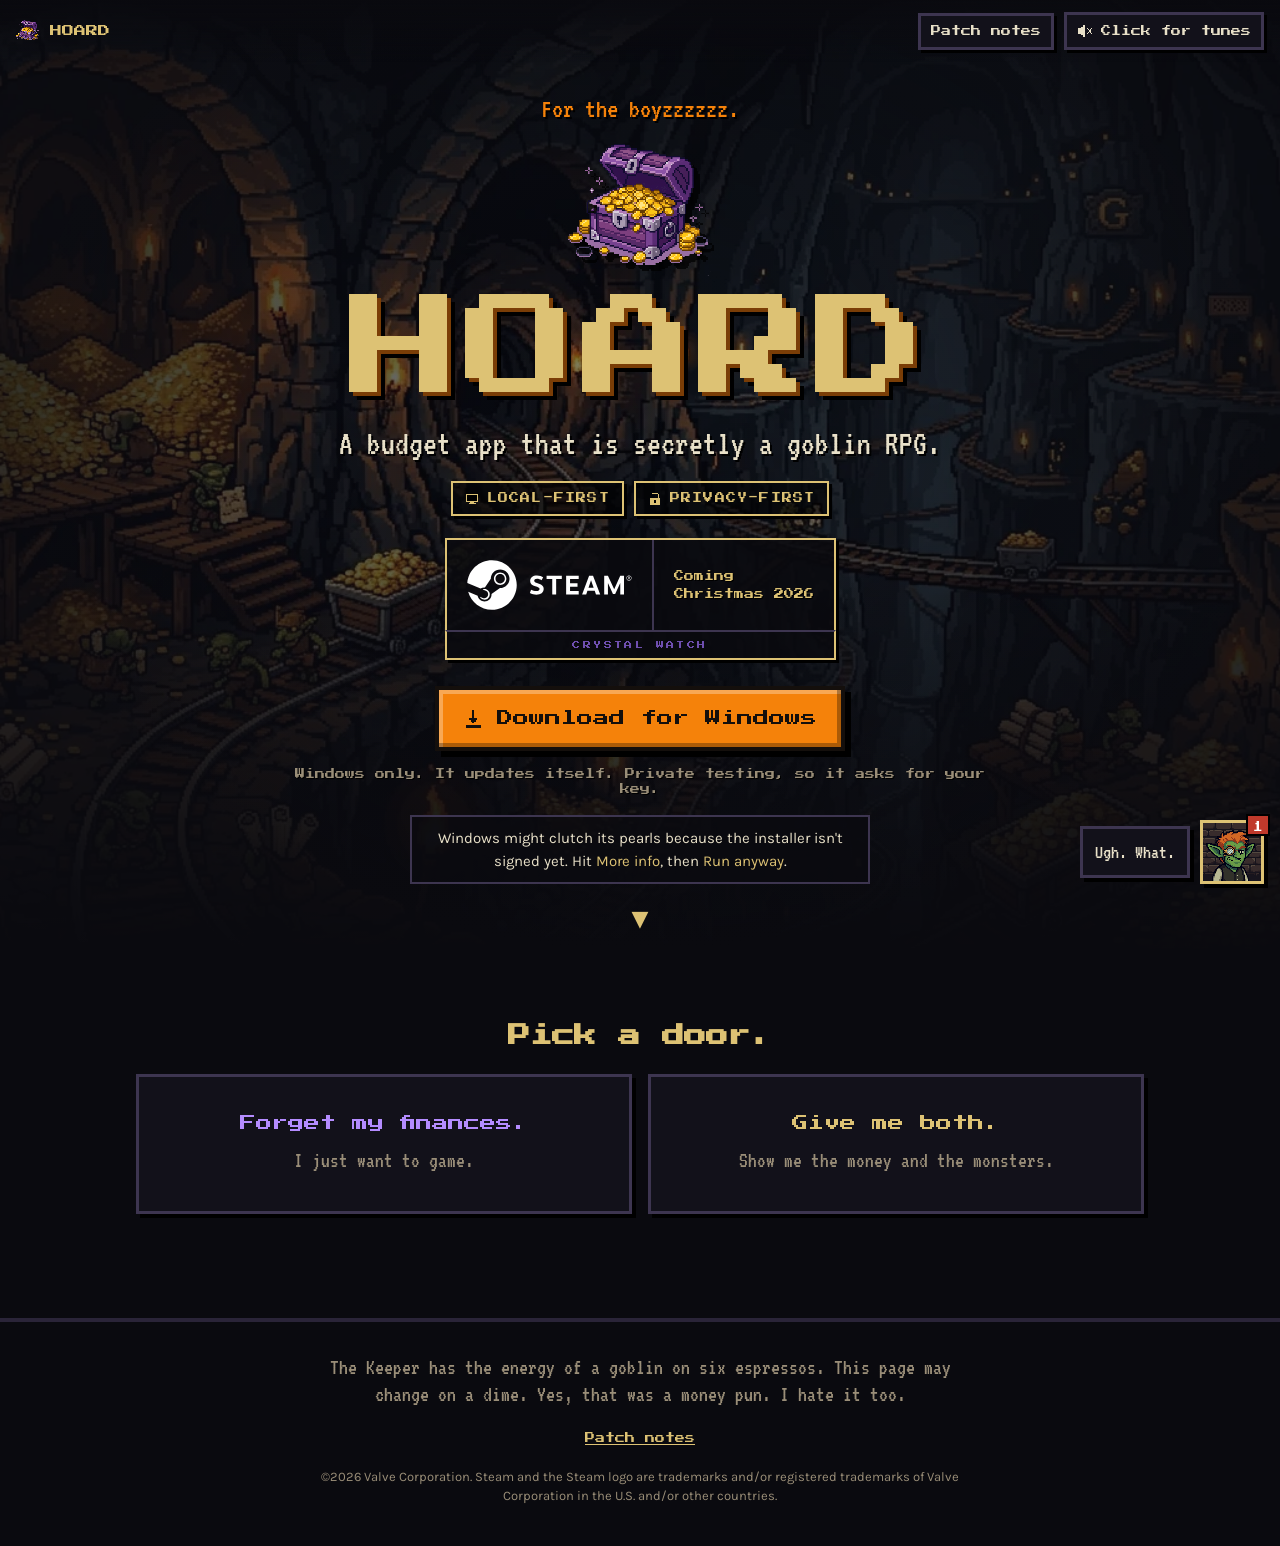
==== commit 187b8385: "List every release on a patch notes page, and link it from the top bar and footer Owners wanted one " ====
--- a/index.html
+++ b/index.html
@@ -24,7 +24,7 @@
 <link rel="preload" href="assets/fonts/press-start-2p-latin-400.woff2" as="font" type="font/woff2" crossorigin>
 <link rel="preload" href="assets/fonts/vt323-latin-400.woff2" as="font" type="font/woff2" crossorigin>
 <link rel="preload" href="assets/art/vault.webp" as="image">
-<link rel="stylesheet" href="style.css?v=22">
+<link rel="stylesheet" href="style.css?v=24">
 <script>
 // Runs before the body paints, so a phone never flashes a download button it
 // cannot use. iPadOS asks for the desktop site and reports itself as a Mac,
@@ -42,6 +42,8 @@
 
 <div class="topbar">
   <a class="wordmark" href="#top"><img src="assets/art/favicon.png" alt="" width="24" height="24">HOARD</a>
+  <div class="topbar-end">
+  <a class="topnav" href="patch-notes.html">Patch notes</a>
   <button class="tunes" type="button" aria-pressed="false" data-tunes>
     <svg viewBox="0 0 16 16" width="16" height="16" aria-hidden="true" shape-rendering="crispEdges">
       <rect x="1" y="5" width="3" height="6" fill="currentColor"/>
@@ -52,6 +54,7 @@
     </svg>
     <span data-tunes-label>Tunes off</span>
   </button>
+  </div>
 </div>
 
 <header class="hero" id="top">
@@ -136,6 +139,36 @@
         </figure>
       </div>
 
+      <div class="cw-heroes reveal" data-heroes>
+        <h3 class="cw-heroes-h">Choose your hero.</h3>
+        <div class="cw-stage">
+          <button type="button" class="cw-slot" data-hero="mage" aria-pressed="true">
+            <span class="cw-shaft" aria-hidden="true"></span>
+            <span class="cw-mage" aria-hidden="true"><i></i></span>
+            <span class="cw-kicker">Rift</span>
+            <b>Mage</b>
+          </button>
+          <button type="button" class="cw-slot soon" data-hero="warrior" aria-pressed="false">
+            <img src="assets/art/maul/heroes/warrior.png" alt="" width="31" height="33">
+            <span class="cw-kicker">Ruin</span>
+            <b>Warrior</b>
+          </button>
+          <button type="button" class="cw-slot soon" data-hero="priest" aria-pressed="false">
+            <img src="assets/art/maul/heroes/priest.png" alt="" width="24" height="33">
+            <span class="cw-kicker">Divine</span>
+            <b>Priest</b>
+          </button>
+        </div>
+        <div class="cw-plate" aria-live="polite">
+          <b data-hero-name>Mage</b>
+          <p data-hero-verse>Each spell unwritten,
+each dragon unborn.
+Never enough.
+Never the end of night.</p>
+          <span class="cw-state" data-hero-state>Playable now</span>
+        </div>
+      </div>
+
       <figure class="cw-boss reveal">
         <img src="assets/art/maul/the-king.png" alt="A king, in shadow" loading="lazy">
         <figcaption><b>???</b>The dead keep a king.</figcaption>
@@ -285,6 +318,7 @@
 
 <footer class="footer">
   <p>The Keeper has the energy of a goblin on six espressos. This page may change on a dime. Yes, that was a money pun. I hate it too.</p>
+  <p class="footer-links"><a href="patch-notes.html">Patch notes</a></p>
   <p class="legal">©2026 Valve Corporation. Steam and the Steam logo are trademarks and/or registered trademarks of Valve Corporation in the U.S. and/or other countries.</p>
 </footer>
 
@@ -311,6 +345,6 @@
     <i class="gchat-badge" data-gchat-badge>1</i>
   </button>
 </div>
-<script src="site.js?v=26"></script>
+<script src="site.js?v=29"></script>
 </body>
 </html>
--- a/style.css
+++ b/style.css
@@ -981,3 +981,117 @@
 .portrait[data-ask] { position: relative; }
 .portrait[data-ask]:hover::after { content: attr(data-ask); position: absolute; left: 50%; top: -14px; transform: translate(-50%, -100%); white-space: nowrap;
   padding: 6px 10px; font-family: var(--voice); font-size: 1.3rem; color: var(--text); background: var(--panel); border: 3px solid var(--gold); box-shadow: 4px 4px 0 #000; z-index: 5; }
+
+/* Choose your hero, condensed from the game's own select: the Mage lit under
+   a shaft of light, the Warrior and the Priest as shadows, and one plate of
+   fixed size beneath that reads the hero under the cursor. The plate never
+   changes size, so nothing moves on a hover. */
+.cw-heroes { margin: 48px auto 0; max-width: 680px; text-align: center; }
+.cw-heroes-h { margin: 0 0 18px; font-family: var(--pixel); font-weight: normal; font-size: clamp(.85rem, 2.8vw, 1.1rem); color: var(--gold); }
+.cw-stage { display: grid; grid-template-columns: repeat(3, minmax(0, 1fr)); align-items: end; gap: 12px; }
+.cw-slot { position: relative; display: flex; flex-direction: column; align-items: center; justify-content: flex-end; gap: 4px; height: 210px; padding: 0 0 8px;
+  background: none; border: 0; color: var(--muted); cursor: pointer; font: inherit; }
+.cw-slot b { font-family: var(--pixel); font-weight: normal; font-size: .7rem; color: var(--text); letter-spacing: .08em; text-transform: uppercase; }
+.cw-kicker { font-family: var(--pixel); font-size: .5rem; letter-spacing: .2em; text-transform: uppercase; color: var(--muted); }
+.cw-slot[aria-pressed="true"] .cw-kicker { color: #8eaad0; }
+.cw-slot img { width: auto; height: 120px; image-rendering: pixelated; margin-bottom: 14px; }
+.cw-slot.soon img { filter: drop-shadow(0 0 1px #3d3550); }
+.cw-slot.soon[aria-pressed="true"] img { filter: drop-shadow(0 0 6px rgba(142, 170, 208, .45)); }
+.cw-shaft { position: absolute; left: 50%; bottom: 36px; width: 70%; height: 180px; transform: translateX(-50%); pointer-events: none;
+  background: linear-gradient(to top, rgba(142, 170, 208, .32), rgba(142, 170, 208, 0)); clip-path: polygon(30% 0, 70% 0, 100% 100%, 0 100%); }
+.cw-mage { position: relative; width: 180px; height: 150px; margin-bottom: 0; }
+.cw-mage, .cw-mage i { background: url("assets/art/maul/heroes/mage.png") 0 0 / 1080px 600px no-repeat; image-rendering: pixelated; animation: cwIdle 1s steps(6) infinite; }
+.cw-mage i { position: absolute; inset: 0; background-image: url("assets/art/maul/heroes/mage-glow.png"); mix-blend-mode: screen; }
+@keyframes cwIdle { to { background-position: -1080px 0; } }
+.cw-plate { display: grid; grid-template-rows: auto 1fr auto; gap: 8px; height: 176px; margin-top: 8px; padding: 14px 18px; text-align: left; overflow: hidden;
+  background: var(--panel); border-top: 2px solid #8eaad0; box-shadow: 4px 4px 0 #000; }
+.cw-plate b { font-family: var(--pixel); font-weight: normal; font-size: .75rem; color: var(--text); text-transform: uppercase; }
+.cw-plate p { margin: 0; font-family: var(--voice); font-style: italic; font-size: 1.2rem; line-height: 1.1; color: var(--text); white-space: pre-line; }
+.cw-state { font-family: var(--pixel); font-size: .5rem; letter-spacing: .15em; text-transform: uppercase; color: var(--muted); }
+@media (max-width: 560px) { .cw-slot { height: 170px; } .cw-slot img { height: 90px; } .cw-mage { width: 120px; height: 100px; } .cw-mage, .cw-mage i { background-size: 720px 400px; } @keyframes cwIdle { to { background-position: -720px 0; } } .cw-plate { height: 210px; } }
+@media (prefers-reduced-motion: reduce) { .cw-mage, .cw-mage i { animation: none; } }
+
+/* ── Patch notes page, and the links that lead to it ── */
+.topbar-end { display: flex; align-items: center; gap: 10px; }
+.topnav {
+  font-family: var(--pixel);
+  font-size: 10px;
+  color: var(--text);
+  text-decoration: none;
+  background: var(--panel);
+  border: 3px solid var(--border-hi);
+  box-shadow: 3px 3px 0 #000;
+  padding: 8px 10px;
+}
+.topnav:hover { color: var(--text); border-color: var(--gold); }
+.footer .footer-links { margin-top: 18px; font-family: var(--pixel); font-size: 10px; line-height: 2.2; }
+.footer-links a { margin: 0 10px; }
+
+.notes { padding-top: 88px; }
+.notes-h {
+  margin: 0 0 14px;
+  font-family: var(--pixel);
+  font-weight: 400;
+  font-size: clamp(18px, 4vw, 26px);
+  line-height: 1.4;
+  color: var(--gold);
+}
+.notes-lede { margin: 0; font-family: var(--voice); font-size: 27px; line-height: 1.2; }
+.notes-status { margin: 32px 0 0; font-family: var(--voice); font-size: 24px; line-height: 1.2; color: var(--muted); }
+.notes-status.is-error { color: var(--text); }
+.notes-list { list-style: none; margin: 24px 0 0; padding: 0; display: grid; gap: 32px; }
+.note { scroll-margin-top: 80px; }
+.note-head {
+  display: flex;
+  flex-wrap: wrap;
+  align-items: center;
+  gap: 8px 14px;
+  padding-bottom: 14px;
+  margin-bottom: 14px;
+  border-bottom: 2px dashed var(--border-hi);
+  font-family: var(--pixel);
+  font-size: 10px;
+  color: var(--muted);
+}
+.note-head .ver-tag { font-size: 14px; }
+.note-ver {
+  display: inline-block;
+  padding: 3px 7px 2px;
+  font-size: 14px;
+  color: var(--gold);
+  border: 2px solid var(--border-hi);
+  background: var(--inset);
+  box-shadow: 2px 2px 0 #000;
+}
+.note-pre { color: var(--ember); }
+.note-link { margin-left: auto; }
+.note-body { font-family: var(--voice); font-size: 25px; line-height: 1.2; overflow-wrap: anywhere; }
+.note-body p { margin: 0 0 12px; }
+.note-body > :last-child, .note-group > :last-child { margin-bottom: 0; }
+.note-body ul { margin: 0 0 12px; padding-left: 24px; list-style: square; }
+.note-body li { margin: 0 0 6px; }
+.note-body li::marker { color: var(--ember); }
+.note-body b { color: var(--gold); font-weight: 400; }
+.note-body code { font-family: var(--voice); color: var(--gold); background: var(--inset); padding: 0 4px; }
+.note-empty { color: var(--muted); }
+.note-group { margin: 0 0 16px; }
+.note-group h3 {
+  display: inline-block;
+  margin: 0 0 10px;
+  padding: 4px 8px;
+  font-family: var(--pixel);
+  font-weight: 400;
+  font-size: 10px;
+  color: var(--text);
+  border: 2px solid var(--border-hi);
+}
+.note-group.is-features h3 { color: var(--ink); background: var(--gold); border-color: var(--ink); }
+.note-group.is-fixes h3 { color: var(--ink); background: var(--ember); border-color: var(--ink); }
+@media (max-width: 760px) {
+  .notes-lede { font-size: 24px; }
+  .note-body { font-size: 22px; }
+  .note-link { margin-left: 0; }
+}
+@media (max-width: 420px) {
+  .topbar-end .topnav { padding: 8px; }
+}
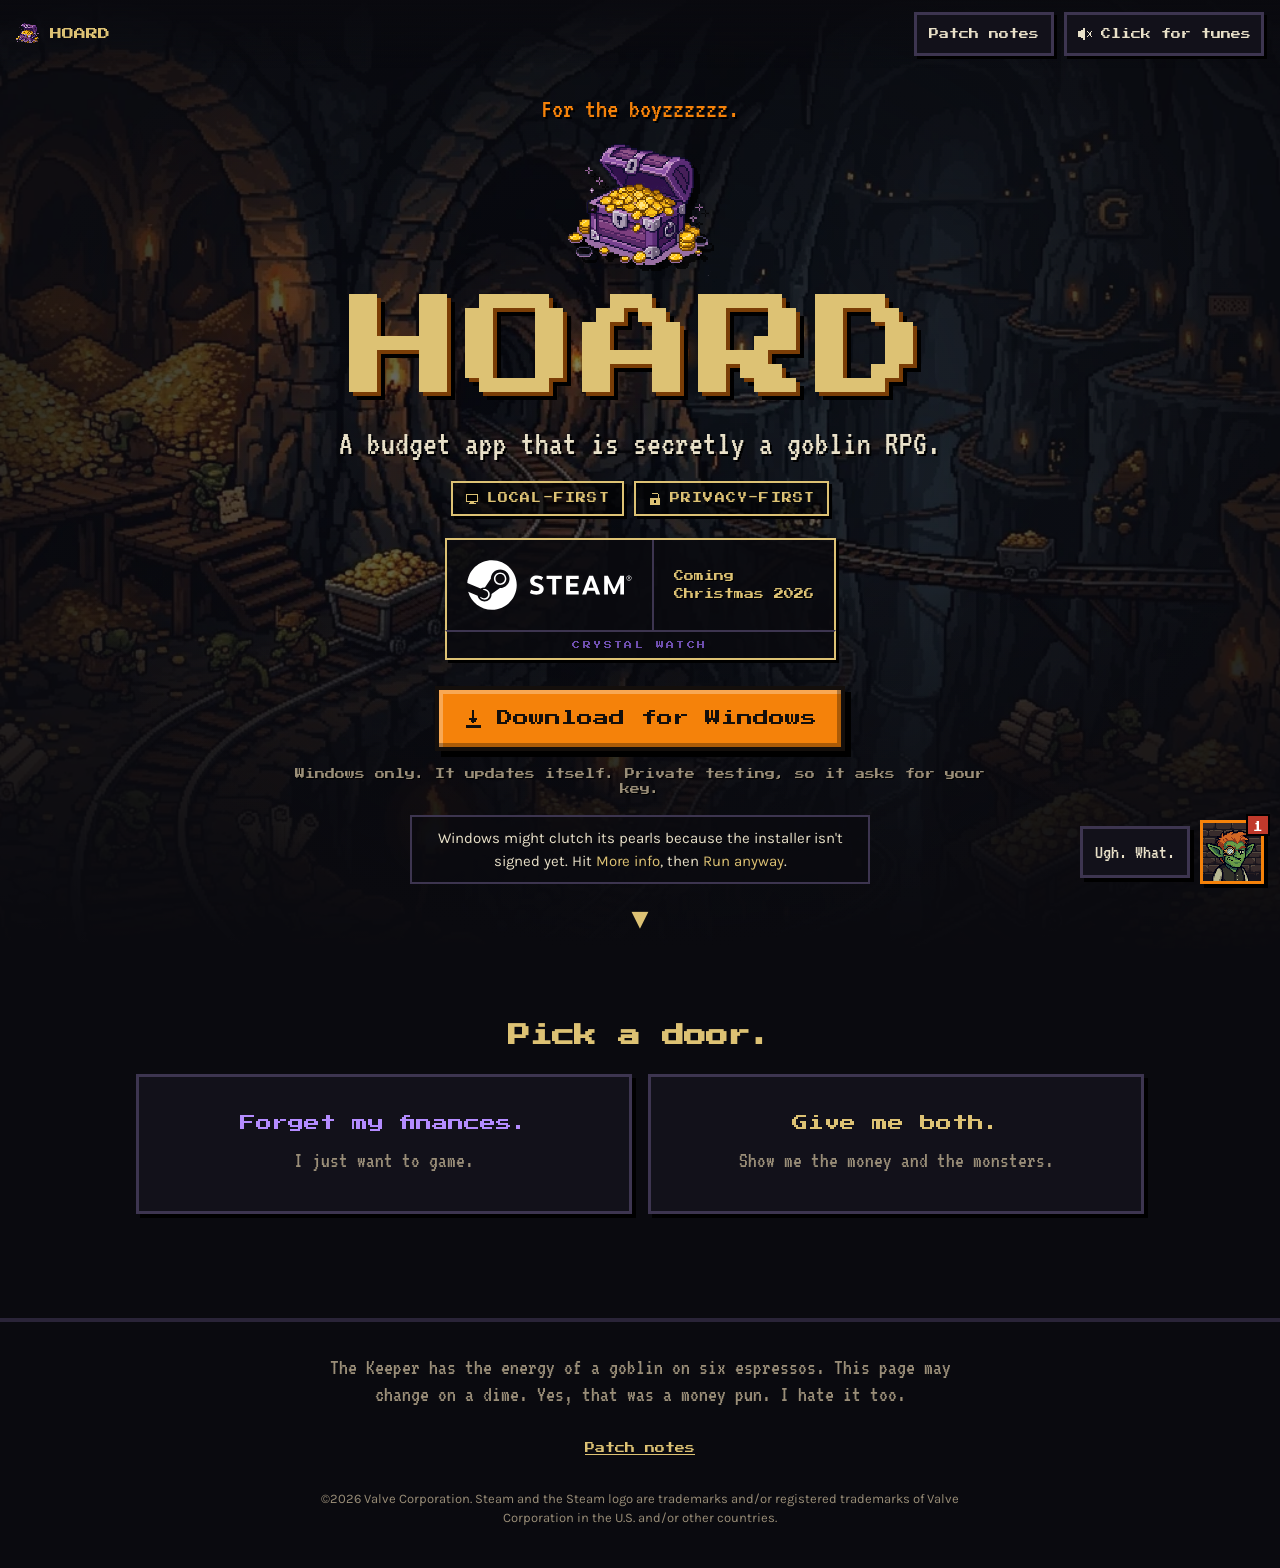
==== commit 18afb89a: "Lay Gibbles' chat out like the app's, and give him more to say The site's chat was an older shape: a" ====
--- a/index.html
+++ b/index.html
@@ -24,7 +24,7 @@
 <link rel="preload" href="assets/fonts/press-start-2p-latin-400.woff2" as="font" type="font/woff2" crossorigin>
 <link rel="preload" href="assets/fonts/vt323-latin-400.woff2" as="font" type="font/woff2" crossorigin>
 <link rel="preload" href="assets/art/vault.webp" as="image">
-<link rel="stylesheet" href="style.css?v=24">
+<link rel="stylesheet" href="style.css?v=25">
 <script>
 // Runs before the body paints, so a phone never flashes a download button it
 // cannot use. iPadOS asks for the desktop site and reports itself as a Mac,
@@ -325,17 +325,33 @@
 <audio data-audio preload="none" loop></audio>
 <img class="slay-pop" data-gib-sticker src="assets/art/gibbles/slay.png" alt="" width="260" height="260" hidden>
 <div class="gchat" data-gchat>
-  <section class="gchat-panel" data-gchat-panel aria-label="Chat with Gibbles" hidden>
+  <section class="gchat-panel" data-gchat-panel role="dialog" aria-modal="false" aria-label="Chat with Gibbles" hidden>
     <header class="gchat-head">
       <img src="assets/art/gibbles/gibbles.webp" alt="" width="40" height="40">
-      <div><b>GIBBLES</b><span>Support Goblin. Online, unfortunately.</span></div>
+      <div><b>Gibbles</b><span>Vault clerk</span></div>
       <button type="button" class="gchat-x" data-gchat-close aria-label="Close the chat">X</button>
     </header>
-    <ol class="gchat-log" data-gchat-log aria-live="polite"></ol>
-    <div class="gchat-chips" data-gchat-chips></div>
+    <div class="gchat-role"><span>Support Goblin. Online, unfortunately.</span><button type="button" data-gchat-clear>Clear chat</button></div>
+    <ol class="gchat-log" data-gchat-log role="log" aria-live="polite" aria-label="Messages"></ol>
+    <div class="gchat-pills" data-gchat-pills>
+      <button type="button" class="gbtn gbtn-ask" data-gchat-ask aria-expanded="false" aria-haspopup="menu">Ask</button>
+      <button type="button" class="gbtn gbtn-bug" data-gchat-bug title="Send feedback" aria-label="Send feedback"><span data-pix="bug" data-scale="1.5"></span></button>
+      <ul class="gchat-menu" data-gchat-chips role="menu" aria-label="Ask Gibbles" hidden></ul>
+    </div>
     <form class="gchat-form" data-gchat-form autocomplete="off">
-      <input type="text" data-gchat-input maxlength="200" placeholder="Type something. Or don't." aria-label="Message Gibbles">
-      <button type="submit">Send</button>
+      <div class="gchat-kinds" data-gchat-kinds role="radiogroup" aria-label="What this is" hidden>
+        <button type="button" class="gbtn" role="radio" aria-checked="true" data-kind="bug"><span data-pix="bug"></span>IT BROKE</button>
+        <button type="button" class="gbtn" role="radio" aria-checked="false" data-kind="idea"><span data-pix="brain"></span>BIG BRAIN</button>
+        <button type="button" class="gbtn" role="radio" aria-checked="false" data-kind="praise"><span data-pix="flower"></span>NOT AWFUL</button>
+      </div>
+      <textarea data-gchat-input rows="3" maxlength="200" placeholder="Type something. Or don't." aria-label="Message Gibbles" spellcheck="false"></textarea>
+      <div class="gchat-bar">
+        <button type="button" class="gchat-heckle" data-gchat-heckle role="status" hidden></button>
+        <button type="submit" class="gbtn gbtn-gold gchat-send" data-gchat-send><span data-gchat-send-icon hidden></span>Send</button>
+        <button type="button" class="gbtn gbtn-sq" data-gchat-attach title="Attach files" aria-label="Attach files" hidden><span data-pix="clip" data-scale="2"></span></button>
+        <span class="gchat-gap"></span>
+        <button type="button" class="gbtn gbtn-sq gbtn-trash" data-gchat-trash title="Discard report" aria-label="Discard report" hidden><span data-pix="trash" data-scale="1.5"></span></button>
+      </div>
     </form>
     <p class="gchat-fine">Gibbles runs entirely in your browser. Nothing you type goes anywhere. He forgets it instantly. He was not listening.</p>
   </section>
@@ -345,6 +361,6 @@
     <i class="gchat-badge" data-gchat-badge>1</i>
   </button>
 </div>
-<script src="site.js?v=29"></script>
+<script src="site.js?v=30"></script>
 </body>
 </html>
--- a/style.css
+++ b/style.css
@@ -27,6 +27,7 @@
   --ember: #f5820a;
   --gold: #ddc274;
   --rose: #c0392b;
+  --leaf: #7fb069;
   --ink: #140f0c;
   --pixel: 'Press Start 2P', monospace;
   --voice: 'VT323', monospace;
@@ -937,31 +938,83 @@
    all canned replies in the page; nothing typed leaves the browser. */
 .gchat { position: fixed; right: 16px; bottom: 16px; z-index: 60; display: flex; flex-direction: column; align-items: flex-end; gap: 10px; }
 .gchat-launch { position: relative; display: flex; align-items: center; gap: 10px; padding: 0; background: none; border: 0; cursor: pointer; font: inherit; color: var(--text); }
-.gchat-launch img { width: 64px; height: 64px; image-rendering: pixelated; border: 3px solid var(--gold); background: var(--inset); box-shadow: 4px 4px 0 #000; }
+.gchat-launch img { width: 64px; height: 64px; image-rendering: pixelated; border: 3px solid var(--ember); background: var(--inset); box-shadow: 4px 4px 0 #000; }
 .gchat-tease { padding: 8px 12px; font-family: var(--voice); font-size: 1.25rem; background: var(--panel); border: 3px solid var(--border-hi); box-shadow: 4px 4px 0 #000; }
 .gchat-badge { position: absolute; right: -6px; top: -6px; min-width: 22px; height: 22px; padding: 0 5px; font: normal .6rem/22px var(--pixel); text-align: center; color: #fff; background: var(--rose); border: 2px solid #000; }
 .gchat-badge[hidden], .gchat-tease[hidden] { display: none; }
-.gchat-panel { display: flex; flex-direction: column; width: min(360px, calc(100vw - 32px)); height: min(480px, calc(100vh - 120px)); background: var(--panel); border: 3px solid var(--gold); box-shadow: 6px 6px 0 #000; }
+/* The panel is the app's chat, laid out the same way (components/progression/
+   gibbles-chat.tsx): a header, the role line, the log, Ask and the bug pill,
+   then a composer with the box across the whole width and a slim bar under it.
+   On a phone every control is 44px and the panel keeps a 16px gutter. */
+.gchat-panel { position: relative; display: flex; flex-direction: column; width: min(400px, calc(100vw - 32px)); height: min(560px, calc(100vh - 120px)); height: min(560px, calc(100dvh - 120px)); background: var(--panel); border: 3px solid var(--ember); box-shadow: 6px 6px 0 #000; }
 .gchat-panel[hidden] { display: none; }
-.gchat-head { display: flex; align-items: center; gap: 10px; padding: 8px 10px; background: var(--inset); border-bottom: 3px solid var(--border-hi); }
-.gchat-head img { width: 40px; height: 40px; image-rendering: pixelated; border: 2px solid var(--border-hi); }
+.gchat-head { display: flex; align-items: center; gap: 12px; padding: 10px 12px; border-bottom: 2px solid var(--border-hi); }
+.gchat-head img { flex-shrink: 0; width: 40px; height: 40px; image-rendering: pixelated; border: 2px solid var(--ember); }
 .gchat-head div { flex: 1; min-width: 0; }
-.gchat-head b { display: block; font-family: var(--pixel); font-weight: normal; font-size: .6rem; color: var(--gold); letter-spacing: .1em; }
-.gchat-head span { font-family: var(--voice); font-size: 1.05rem; color: var(--muted); }
-.gchat-x { width: 30px; height: 30px; font: normal .6rem var(--pixel); color: var(--text); background: var(--panel); border: 2px solid var(--border-hi); cursor: pointer; }
-.gchat-log { flex: 1; margin: 0; padding: 10px; list-style: none; overflow-y: auto; display: flex; flex-direction: column; gap: 8px; }
-.gchat-log li { max-width: 85%; padding: 7px 10px; font-family: var(--voice); font-size: 1.2rem; line-height: 1.1; border: 2px solid var(--border-hi); }
-.gchat-log li.bot { align-self: flex-start; background: var(--inset); color: var(--text); }
-.gchat-log li.me { align-self: flex-end; background: #2a2140; color: var(--text); border-color: #6f4fb0; }
-.gchat-log li.typing { color: var(--muted); font-style: italic; border-style: dashed; }
-.gchat-chips { display: flex; flex-wrap: wrap; gap: 6px; padding: 0 10px 8px; }
-.gchat-chips button { padding: 5px 8px; font-family: var(--voice); font-size: 1.05rem; color: var(--gold); background: var(--inset); border: 2px solid var(--border-hi); cursor: pointer; }
-.gchat-chips button:hover { border-color: var(--gold); }
-.gchat-form { display: flex; gap: 6px; padding: 8px 10px; border-top: 3px solid var(--border-hi); }
-.gchat-form input { flex: 1; min-width: 0; padding: 7px 8px; font-family: var(--voice); font-size: 1.15rem; color: var(--text); background: var(--inset); border: 2px solid var(--border-hi); }
-.gchat-form button { padding: 0 10px; font: normal .55rem var(--pixel); color: var(--ink); background: var(--gold); border: 2px solid #000; cursor: pointer; }
-.gchat-fine { margin: 0; padding: 0 10px 8px; font-family: var(--plain); font-size: .65rem; color: var(--muted); }
+.gchat-head b { display: block; font-family: var(--pixel); font-weight: normal; font-size: 10px; letter-spacing: .15em; text-transform: uppercase; color: var(--ember); }
+.gchat-head span { display: block; margin-top: 4px; font-family: var(--voice); font-size: 15px; line-height: 1; letter-spacing: .12em; text-transform: uppercase; color: var(--muted); }
+.gchat-x { flex-shrink: 0; width: 36px; height: 36px; font: normal 9px var(--pixel); color: var(--text); background: var(--panel); border: 2px solid var(--border-hi); cursor: pointer; }
+.gchat-x:hover { border-color: var(--ember); }
+.gchat-role { display: flex; align-items: center; gap: 10px; padding: 0 12px; background: var(--inset); border-bottom: 2px solid var(--border-hi); font-family: var(--voice); font-size: 16px; line-height: 1.1; color: var(--muted); }
+.gchat-role span { flex: 1; min-width: 0; padding: 4px 0; }
+.gchat-role button { flex-shrink: 0; min-height: 30px; padding: 0; font: inherit; color: var(--muted); background: none; border: 0; text-decoration: underline; text-underline-offset: 2px; cursor: pointer; }
+.gchat-role button:hover { color: var(--rose); }
+.gchat-log { flex: 1; min-height: 0; margin: 0; padding: 12px; list-style: none; overflow-y: auto; overscroll-behavior: contain; display: flex; flex-direction: column; gap: 8px; }
+.gchat-log li { max-width: 85%; padding: 6px 10px; font-family: var(--voice); font-size: 19px; line-height: 1.15; color: var(--text); background: var(--inset); border: 2px solid var(--border-hi); white-space: pre-wrap; overflow-wrap: anywhere; }
+.gchat-log li.bot { align-self: flex-start; }
+.gchat-log li.me { align-self: flex-end; border-color: #6f4fb0; }
+.gchat-log li.typing { color: var(--muted); font-style: italic; background: var(--panel); border-style: dashed; }
+.gchat-log a { color: var(--ember); white-space: nowrap; text-underline-offset: 2px; }
+.gchat-log a:hover { color: var(--gold); }
+.gchat-pills { position: relative; flex-shrink: 0; display: flex; align-items: center; gap: 8px; padding: 8px 12px; }
+.gchat-pills[hidden] { display: none; }
+.gchat-menu { position: absolute; left: 12px; bottom: 100%; z-index: 2; max-width: calc(100% - 24px); margin: 0; padding: 4px; list-style: none; display: flex; flex-direction: column; gap: 2px; background: var(--panel); border: 2px solid var(--ember); box-shadow: 4px 4px 0 #000; }
+.gchat-menu[hidden] { display: none; }
+.gchat-menu button { display: block; width: 100%; min-height: 34px; padding: 4px 10px; text-align: left; font-family: var(--voice); font-size: 19px; line-height: 1.1; color: var(--gold); background: none; border: 0; cursor: pointer; }
+.gchat-menu button:hover, .gchat-menu button:focus-visible { background: var(--inset); }
+
+/* The app's .pixel-btn: one fixed height whether or not it carries a glyph,
+   ghost for secondary, gold for the one you mean. */
+.gbtn { display: inline-flex; align-items: center; justify-content: center; gap: 6px; height: 36px; padding: 0 14px; font-family: var(--pixel); font-size: 9px; line-height: 1; letter-spacing: .1em; text-transform: uppercase; white-space: nowrap; color: var(--muted); background: var(--inset); border: 2px solid var(--border-hi); cursor: pointer; }
+.gbtn svg { display: block; flex-shrink: 0; image-rendering: pixelated; }
+.gbtn span { display: block; }
+.gbtn span[hidden] { display: none; }
+.gbtn:hover { color: var(--gold); border-color: var(--gold); }
+.gbtn-ask { color: var(--gold); }
+.gbtn-bug, .gbtn-bug:hover { color: var(--rose); border-color: var(--rose); padding: 0 12px; }
+.gbtn-gold, .gchat-kinds .gbtn[aria-checked="true"] { color: var(--gold); background: #251f11; border-color: var(--gold); }
+.gbtn-gold:hover { background: #382e18; }
+.gbtn-sq { width: 36px; padding: 0; }
+.gbtn-trash:hover { color: var(--rose); border-color: var(--rose); }
+.gbtn[hidden] { display: none; }
+.gchat-send { box-shadow: 2px 2px 0 #000; }
+.gchat-send.is-bug { color: var(--rose); border-color: var(--rose); }
+.gchat-send.is-praise { color: var(--leaf); border-color: var(--leaf); }
+.gchat-form { flex-shrink: 0; display: flex; flex-direction: column; gap: 8px; padding: 8px 12px; border-top: 2px solid var(--border-hi); }
+.gchat-kinds { display: grid; grid-template-columns: repeat(3, minmax(0, 1fr)); gap: 6px; }
+.gchat-kinds .gbtn { padding: 0 6px; font-size: 8px; letter-spacing: .06em; }
+.gchat-kinds[hidden] { display: none; }
+.gchat-form textarea { display: block; width: 100%; max-height: 9.5em; padding: 6px 8px; resize: none; font-family: var(--voice); font-size: 19px; line-height: 1.15; color: var(--text); background: var(--inset); border: 2px solid var(--border-hi); border-radius: 0; }
+.gchat-form textarea::placeholder { color: var(--muted); opacity: .85; }
+.gchat-form textarea:focus { outline: none; border-color: var(--ember); }
+.gchat-form textarea.is-reporting { border-color: var(--rose); }
+.gchat-bar { position: relative; display: flex; align-items: center; gap: 8px; }
+.gchat-gap { flex: 1; }
+.gchat-heckle { position: absolute; left: 0; bottom: 100%; z-index: 2; max-width: 16rem; margin-bottom: 8px; padding: 4px 8px; text-align: left; font-family: var(--voice); font-size: 17px; line-height: 1.15; color: var(--text); background: var(--panel); border: 2px solid var(--ember); box-shadow: 4px 4px 0 #000; cursor: pointer; }
+.gchat-heckle[hidden] { display: none; }
+.gchat-fine { margin: 0; padding: 0 12px 8px; font-family: var(--plain); font-size: .65rem; color: var(--muted); }
 @media (max-width: 560px) { .gchat-tease { display: none; } }
+@media (max-width: 560px), (pointer: coarse) {
+  .gbtn, .gchat-x { height: 44px; min-width: 44px; }
+  .gbtn-sq, .gchat-x { width: 44px; }
+  .gchat-role button, .gchat-menu button { min-height: 44px; }
+}
+/* Three kinds in a row do not fit 343px with their glyph beside the label,
+   so on a phone the glyph sits over it, as on a tab bar. */
+@media (max-width: 420px) {
+  .gchat-kinds .gbtn { flex-direction: column; gap: 4px; padding: 0 4px; font-size: 8px; }
+  .gchat-kinds svg { width: 15px; height: 15px; }
+}
 /* The Slay sticker bursts up in the middle of the screen when the game door
    is picked, wobbles, and is gone: a reaction, not a decoration. */
 .slay-pop { position: fixed; left: 50%; top: 45%; z-index: 80; width: min(260px, 60vw); height: auto; margin: 0; pointer-events: none;
@@ -1013,7 +1066,10 @@
 
 /* ── Patch notes page, and the links that lead to it ── */
 .topbar-end { display: flex; align-items: center; gap: 10px; }
+.topnav, .topbar-end .tunes { min-height: 44px; }
 .topnav {
+  display: inline-flex;
+  align-items: center;
   font-family: var(--pixel);
   font-size: 10px;
   color: var(--text);
@@ -1021,36 +1077,51 @@
   background: var(--panel);
   border: 3px solid var(--border-hi);
   box-shadow: 3px 3px 0 #000;
-  padding: 8px 10px;
+  padding: 8px 12px;
 }
 .topnav:hover { color: var(--text); border-color: var(--gold); }
-.footer .footer-links { margin-top: 18px; font-family: var(--pixel); font-size: 10px; line-height: 2.2; }
-.footer-links a { margin: 0 10px; }
-
-.notes { padding-top: 88px; }
+.footer .footer-links { margin-top: 18px; font-family: var(--pixel); font-size: 10px; line-height: 1.5; }
+.footer-links a { display: inline-flex; align-items: center; min-height: 44px; padding: 0 10px; }
+
+/* The home page lets its hero sit under a see-through top bar. A list of
+   notes scrolled under the same bar and the wordmark landed on top of the
+   text, so here the bar is solid and takes its own space. */
+.notes-page .topbar {
+  position: sticky;
+  top: 0;
+  background: var(--bg);
+  border-bottom: 2px solid var(--border);
+  padding-top: 8px;
+  padding-bottom: 8px;
+}
+.notes { padding-top: 32px; }
+.notes .panel { padding: 24px; }
 .notes-h {
   margin: 0 0 14px;
   font-family: var(--pixel);
   font-weight: 400;
-  font-size: clamp(18px, 4vw, 26px);
+  font-size: clamp(16px, 4vw, 26px);
   line-height: 1.4;
   color: var(--gold);
 }
-.notes-lede { margin: 0; font-family: var(--voice); font-size: 27px; line-height: 1.2; }
-.notes-status { margin: 32px 0 0; font-family: var(--voice); font-size: 24px; line-height: 1.2; color: var(--muted); }
+.notes-lede, .notes-status, .note-body { overflow-wrap: anywhere; }
+.notes-lede { margin: 0; font-family: var(--plain); font-size: 18px; line-height: 1.5; }
+.notes-status { margin: 28px 0 0; font-family: var(--plain); font-size: 16px; line-height: 1.5; color: var(--muted); }
 .notes-status.is-error { color: var(--text); }
-.notes-list { list-style: none; margin: 24px 0 0; padding: 0; display: grid; gap: 32px; }
-.note { scroll-margin-top: 80px; }
+.notes-status a { display: inline-block; min-height: 44px; line-height: 44px; }
+.notes-list { list-style: none; margin: 20px 0 0; padding: 0; display: grid; gap: 28px; }
+.note { scroll-margin-top: 80px; min-width: 0; }
 .note-head {
   display: flex;
   flex-wrap: wrap;
   align-items: center;
   gap: 8px 14px;
-  padding-bottom: 14px;
+  padding-bottom: 12px;
   margin-bottom: 14px;
   border-bottom: 2px dashed var(--border-hi);
   font-family: var(--pixel);
   font-size: 10px;
+  line-height: 1.6;
   color: var(--muted);
 }
 .note-head .ver-tag { font-size: 14px; }
@@ -1064,15 +1135,16 @@
   box-shadow: 2px 2px 0 #000;
 }
 .note-pre { color: var(--ember); }
-.note-link { margin-left: auto; }
-.note-body { font-family: var(--voice); font-size: 25px; line-height: 1.2; overflow-wrap: anywhere; }
+.note-link { display: inline-flex; align-items: center; min-height: 44px; margin-left: auto; }
+.note-body { font-family: var(--plain); font-size: 17px; line-height: 1.55; }
 .note-body p { margin: 0 0 12px; }
 .note-body > :last-child, .note-group > :last-child { margin-bottom: 0; }
-.note-body ul { margin: 0 0 12px; padding-left: 24px; list-style: square; }
+.note-body ul { margin: 0 0 12px; padding-left: 20px; list-style: square; }
 .note-body li { margin: 0 0 6px; }
 .note-body li::marker { color: var(--ember); }
-.note-body b { color: var(--gold); font-weight: 400; }
-.note-body code { font-family: var(--voice); color: var(--gold); background: var(--inset); padding: 0 4px; }
+.note-body b { color: var(--gold); }
+.note-body code { font-family: var(--voice); font-size: 1.15em; color: var(--gold); background: var(--inset); padding: 0 4px; }
+.note-body a { overflow-wrap: anywhere; }
 .note-empty { color: var(--muted); }
 .note-group { margin: 0 0 16px; }
 .note-group h3 {
@@ -1087,11 +1159,22 @@
 }
 .note-group.is-features h3 { color: var(--ink); background: var(--gold); border-color: var(--ink); }
 .note-group.is-fixes h3 { color: var(--ink); background: var(--ember); border-color: var(--ink); }
-@media (max-width: 760px) {
-  .notes-lede { font-size: 24px; }
-  .note-body { font-size: 22px; }
+
+/* Phones first in practice: version over date over link, one per line,
+   with the panel's padding and shadow trimmed so a 16px gutter still holds. */
+@media (max-width: 560px) {
+  .notes { padding-top: 24px; }
+  .notes .panel { padding: 16px; box-shadow: 0 0 0 4px #000, 6px 6px 0 4px #000; }
+  .notes-lede { font-size: 16px; }
+  .note-head { flex-direction: column; align-items: flex-start; gap: 6px; padding-bottom: 6px; }
   .note-link { margin-left: 0; }
-}
-@media (max-width: 420px) {
-  .topbar-end .topnav { padding: 8px; }
-}
+  .note-body { font-size: 16px; }
+  .note-body ul { padding-left: 18px; }
+}
+
+/* Gibbles over the patch notes: a portrait and one line, still. A poke on the
+   portrait swaps the line. */
+.pn-gib { display: flex; align-items: center; gap: 12px; margin: 0 0 20px; }
+.pn-gib-face { flex-shrink: 0; padding: 0; background: var(--inset); border: 3px solid var(--ember); box-shadow: 4px 4px 0 #000; cursor: pointer; }
+.pn-gib-face img { width: 56px; height: 56px; image-rendering: pixelated; }
+.pn-gib-line { flex: 1; min-width: 0; margin: 0; padding: 8px 12px; font-family: var(--voice); font-size: 20px; line-height: 1.15; color: var(--text); background: var(--panel); border: 3px solid var(--border-hi); box-shadow: 4px 4px 0 #000; overflow-wrap: anywhere; }
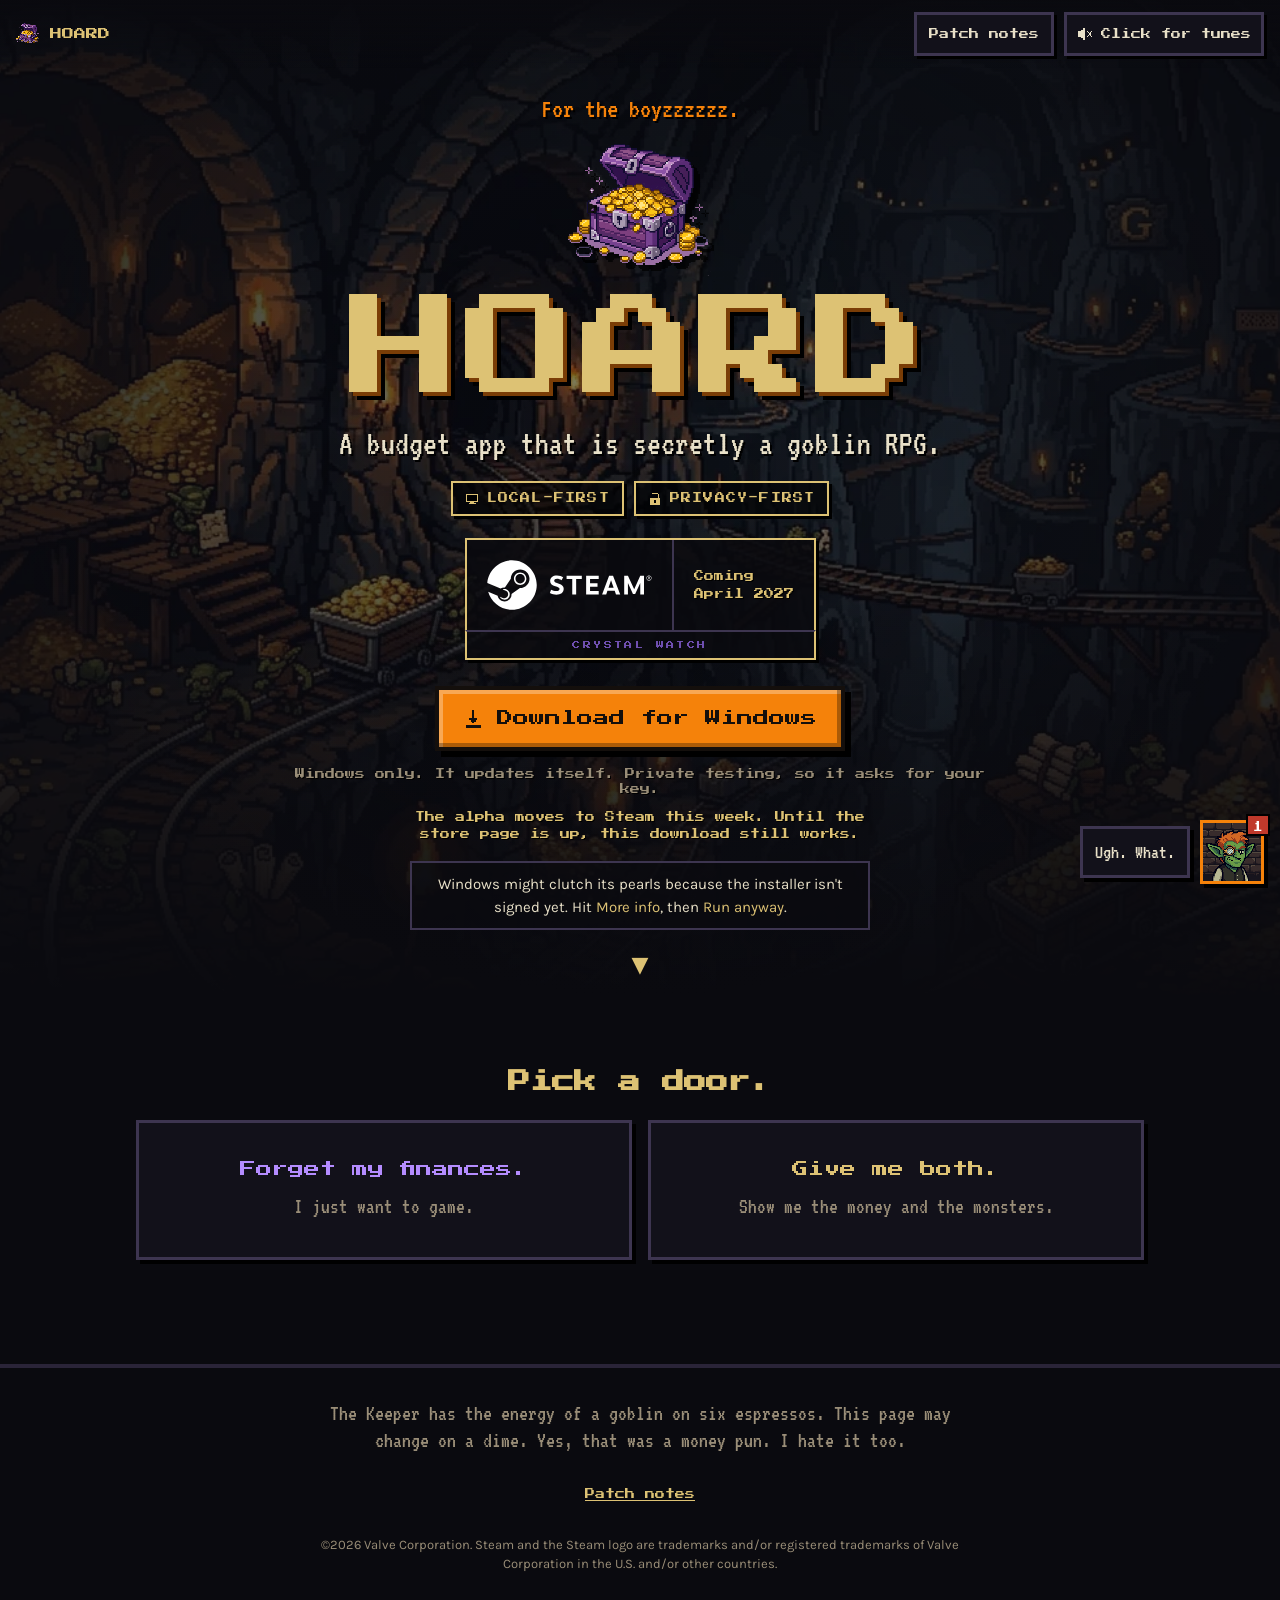
==== commit f947cdc6: "Count down to the April 2027 Steam launch, and show the road there The owner moved the timeline: the" ====
--- a/index.html
+++ b/index.html
@@ -4,14 +4,14 @@
 <meta charset="utf-8">
 <meta name="viewport" content="width=device-width, initial-scale=1">
 <title>Hoard</title>
-<meta name="description" content="A budget app that is secretly a goblin RPG. It reads your bank alerts and judges you. No cloud. No ads. No mercy. Steam release aimed at Christmas 2026.">
+<meta name="description" content="A budget app that is secretly a goblin RPG. It reads your bank alerts and judges you. No cloud. No ads. No mercy. Steam launch aimed at April 2027.">
 <meta name="theme-color" content="#f5820a">
 <meta name="color-scheme" content="dark">
 
 <meta property="og:type" content="website">
 <meta property="og:site_name" content="Hoard">
 <meta property="og:title" content="Hoard">
-<meta property="og:description" content="A budget app that is secretly a goblin RPG. It reads your bank alerts and judges you. No cloud. No ads. No mercy. Steam release aimed at Christmas 2026.">
+<meta property="og:description" content="A budget app that is secretly a goblin RPG. It reads your bank alerts and judges you. No cloud. No ads. No mercy. Steam launch aimed at April 2027.">
 <meta property="og:url" content="https://jordunkelly.github.io/hoard-site/">
 <meta property="og:image" content="https://jordunkelly.github.io/hoard-site/assets/og.png?v=2">
 <meta property="og:image:width" content="1200">
@@ -24,7 +24,7 @@
 <link rel="preload" href="assets/fonts/press-start-2p-latin-400.woff2" as="font" type="font/woff2" crossorigin>
 <link rel="preload" href="assets/fonts/vt323-latin-400.woff2" as="font" type="font/woff2" crossorigin>
 <link rel="preload" href="assets/art/vault.webp" as="image">
-<link rel="stylesheet" href="style.css?v=25">
+<link rel="stylesheet" href="style.css?v=27">
 <script>
 // Runs before the body paints, so a phone never flashes a download button it
 // cannot use. iPadOS asks for the desktop site and reports itself as a Mac,
@@ -77,7 +77,7 @@
     <div class="launch">
     <a class="steam-box" href="#steam">
       <span class="steam-mark"><img src="assets/art/steam-logo.svg" alt="Steam" width="165" height="50"></span>
-      <span class="steam-when">Coming<br>Christmas 2026</span>
+      <span class="steam-when">Coming<br>April 2027</span>
     </a>
     <a class="watch-chip" href="#watch">Crystal Watch</a>
     </div>
@@ -94,6 +94,7 @@
       <button type="button" class="btn-send" data-send>Send it to my PC</button>
     </div>
     <p class="dl-meta" data-dl-meta>Windows only. It updates itself. Private testing, so it asks for your key.</p>
+    <p class="dl-steam">The alpha moves to Steam this week. Until the store page is up, this download still works.<a data-steam-link hidden> Find it on Steam.</a></p>
     <p class="smartscreen">Windows might clutch its pearls because the installer isn't signed yet. Hit <b>More info</b>, then <b>Run anyway</b>.</p>
   </div>
   <a class="scroll-cue" href="#doors" aria-label="Read on">&#9660;</a>
@@ -276,15 +277,21 @@
     <div class="panel steam reveal">
       <div class="steam-head">
         <img src="assets/art/steam-logo.svg" alt="Steam" width="165" height="50" loading="lazy">
-        <h2>When's Steam? Aiming for Christmas.</h2>
-      </div>
-      <div class="countdown" aria-label="Time left until Christmas 2026">
+        <h2>When's Steam? Aiming for April.</h2>
+      </div>
+      <div class="countdown" aria-label="Time left until the Steam launch in April 2027">
         <div><b data-cd="d">--</b><span>days</span></div>
         <div><b data-cd="h">--</b><span>hours</span></div>
         <div><b data-cd="m">--</b><span>mins</span></div>
         <div><b data-cd="s">--</b><span>secs</span></div>
       </div>
       <p class="spite" data-spite hidden></p>
+      <ol class="roadmap" aria-label="The road to launch">
+        <li data-rm-until="2026-12-01"><span class="rm-num">1</span><b>Alpha on Steam</b><span>Now until December</span></li>
+        <li data-rm-until="2027-04-01"><span class="rm-num">2</span><b>Beta</b><span>December to March</span></li>
+        <li><span class="rm-num">3</span><b>Launch</b><span>April 2027</span></li>
+      </ol>
+      <p class="speech-text roadmap-gib">Alpha now. You break it, I sneer at it. Beta when it stops catching fire. April, I start charging gold.</p>
       <div class="nag">
         <button type="button" class="nag-btn" data-nag>Are we there yet?</button>
         <p class="speech-text nag-reply" data-nag-reply aria-live="polite">Aiming, not promising. Goblins don't do promises. Promises are contracts, and contracts cost extra.</p>
@@ -310,6 +317,7 @@
           <button type="button" class="btn-send" data-send>Send it to my PC</button>
         </div>
         <p class="dl-meta" data-dl-meta>Windows only. It updates itself. Private testing, so it asks for your key.</p>
+        <p class="dl-steam">The alpha moves to Steam this week. Until the store page is up, this download still works.<a data-steam-link hidden> Find it on Steam.</a></p>
       </div>
     </div>
   </section>
@@ -353,7 +361,7 @@
         <button type="button" class="gbtn gbtn-sq gbtn-trash" data-gchat-trash title="Discard report" aria-label="Discard report" hidden><span data-pix="trash" data-scale="1.5"></span></button>
       </div>
     </form>
-    <p class="gchat-fine">Gibbles runs entirely in your browser. Nothing you type goes anywhere. He forgets it instantly. He was not listening.</p>
+    <p class="gchat-fine"><span class="gchat-fine-long">Gibbles runs entirely in your browser. Nothing you type goes anywhere. He forgets it instantly. He was not listening.</span><span class="gchat-fine-short">Runs in your browser. Nothing you type leaves it.</span></p>
   </section>
   <button type="button" class="gchat-launch" data-gchat-open aria-label="Open the chat with Gibbles">
     <span class="gchat-tease" data-gchat-tease>Ugh. What.</span>
@@ -361,6 +369,6 @@
     <i class="gchat-badge" data-gchat-badge>1</i>
   </button>
 </div>
-<script src="site.js?v=30"></script>
+<script src="site.js?v=32"></script>
 </body>
 </html>
--- a/style.css
+++ b/style.css
@@ -534,6 +534,59 @@
 .nag-btn:hover { background: var(--ember); }
 .nag-btn:active { transform: translate(3px, 3px); box-shadow: 1px 1px 0 #000; }
 .panel .nag-reply { margin: 0; }
+
+/* The road to launch: three plates in the countdown's own frame, the one the
+   calendar is on lit in ember by site.js. */
+.roadmap {
+  display: grid;
+  grid-template-columns: repeat(3, minmax(0, 1fr));
+  gap: 14px;
+  margin: 0 0 16px;
+  padding: 0;
+  list-style: none;
+}
+.roadmap li {
+  display: flex;
+  flex-direction: column;
+  gap: 8px;
+  padding: 14px 14px 12px;
+  background: var(--inset);
+  border: 3px solid var(--border);
+  box-shadow: 4px 4px 0 #000;
+}
+.roadmap .rm-num {
+  font-family: var(--pixel);
+  font-size: 10px;
+  color: var(--muted);
+}
+.roadmap b {
+  font-family: var(--pixel);
+  font-weight: 400;
+  font-size: 12px;
+  line-height: 1.5;
+  color: var(--gold);
+}
+.roadmap li > span:last-child {
+  font-family: var(--voice);
+  font-size: 22px;
+  line-height: 1;
+  color: var(--muted);
+}
+.roadmap li.is-now { border-color: var(--ember); }
+.roadmap li.is-now .rm-num { color: var(--ember); }
+.roadmap li.is-now .rm-num::after { content: ' You are here'; }
+.roadmap li.is-now > span:last-child { color: var(--text); }
+.panel .roadmap-gib { margin: 0 0 20px; }
+.dl-steam {
+  max-width: 460px;
+  margin: 12px 0 0;
+  font-family: var(--pixel);
+  font-size: 10px;
+  line-height: 1.7;
+  color: var(--gold);
+  text-shadow: 1px 1px 0 #000;
+}
+.dl-steam a { color: var(--ember); }
 .finale em { font-style: normal; color: var(--ember); }
 
 .wip {
@@ -707,6 +760,7 @@
   .countdown { gap: 8px; }
   .countdown span { font-size: 17px; }
   .nag { flex-direction: column; align-items: flex-start; }
+  .roadmap { grid-template-columns: minmax(0, 1fr); gap: 10px; }
   .sprite { justify-self: center; width: 180px; }
   .sprite.wide { width: 100%; }
   .clerk { width: 180px; justify-self: center; }
@@ -968,7 +1022,7 @@
 .gchat-log a:hover { color: var(--gold); }
 .gchat-pills { position: relative; flex-shrink: 0; display: flex; align-items: center; gap: 8px; padding: 8px 12px; }
 .gchat-pills[hidden] { display: none; }
-.gchat-menu { position: absolute; left: 12px; bottom: 100%; z-index: 2; max-width: calc(100% - 24px); margin: 0; padding: 4px; list-style: none; display: flex; flex-direction: column; gap: 2px; background: var(--panel); border: 2px solid var(--ember); box-shadow: 4px 4px 0 #000; }
+.gchat-menu { position: absolute; left: 12px; bottom: 100%; z-index: 2; max-width: calc(100% - 24px); margin: 0; padding: 4px; list-style: none; display: flex; flex-direction: column; gap: 2px; overflow-y: auto; overscroll-behavior: contain; background: var(--panel); border: 2px solid var(--ember); box-shadow: 4px 4px 0 #000; }
 .gchat-menu[hidden] { display: none; }
 .gchat-menu button { display: block; width: 100%; min-height: 34px; padding: 4px 10px; text-align: left; font-family: var(--voice); font-size: 19px; line-height: 1.1; color: var(--gold); background: none; border: 0; cursor: pointer; }
 .gchat-menu button:hover, .gchat-menu button:focus-visible { background: var(--inset); }
@@ -1003,6 +1057,7 @@
 .gchat-heckle { position: absolute; left: 0; bottom: 100%; z-index: 2; max-width: 16rem; margin-bottom: 8px; padding: 4px 8px; text-align: left; font-family: var(--voice); font-size: 17px; line-height: 1.15; color: var(--text); background: var(--panel); border: 2px solid var(--ember); box-shadow: 4px 4px 0 #000; cursor: pointer; }
 .gchat-heckle[hidden] { display: none; }
 .gchat-fine { margin: 0; padding: 0 12px 8px; font-family: var(--plain); font-size: .65rem; color: var(--muted); }
+.gchat-fine-short { display: none; }
 @media (max-width: 560px) { .gchat-tease { display: none; } }
 @media (max-width: 560px), (pointer: coarse) {
   .gbtn, .gchat-x { height: 44px; min-width: 44px; }
@@ -1014,6 +1069,30 @@
 @media (max-width: 420px) {
   .gchat-kinds .gbtn { flex-direction: column; gap: 4px; padding: 0 4px; font-size: 8px; }
   .gchat-kinds svg { width: 15px; height: 15px; }
+}
+/* A phone gets the chat as a full-screen sheet over everything, top bar
+   included. Its height follows the visual viewport (site.js sets --gchat-h
+   from visualViewport), so an open keyboard shrinks the sheet rather than
+   hiding the box and Send under it. The log takes whatever height is left
+   and the controls stay pinned at the bottom. */
+@media (max-width: 560px) {
+  .gchat.is-open .gchat-launch { display: none; }
+  .gchat-panel { position: fixed; top: var(--gchat-top, 0); left: 0; right: 0; bottom: auto; z-index: 100; width: auto; height: 100vh; height: var(--gchat-h, 100dvh); overflow: hidden; border: 0; box-shadow: none;
+    padding: env(safe-area-inset-top, 0px) env(safe-area-inset-right, 0px) env(safe-area-inset-bottom, 0px) env(safe-area-inset-left, 0px); }
+  .gchat-head { gap: 10px; padding: 4px 16px; }
+  .gchat-head img { width: 32px; height: 32px; }
+  .gchat-head span { margin-top: 2px; font-size: 14px; }
+  .gchat-role { padding: 0 16px; font-size: 15px; }
+  .gchat-role span { overflow: hidden; white-space: nowrap; text-overflow: ellipsis; }
+  .gchat-log { padding: 12px 16px; }
+  .gchat-pills { padding: 6px 16px; }
+  .gchat-menu { left: 16px; max-width: calc(100% - 32px); }
+  .gchat-form { padding: 8px 16px; }
+  .gchat-form textarea { height: 3.4em; max-height: 6em; }
+  .gchat-fine { padding: 0 16px 6px; font-size: 11px; white-space: nowrap; overflow: hidden; text-overflow: ellipsis; }
+  .gchat-fine-long { display: none; }
+  .gchat-fine-short { display: inline; }
+  .gchat-panel.is-short .gchat-role, .gchat-panel.is-short .gchat-fine { display: none; }
 }
 /* The Slay sticker bursts up in the middle of the screen when the game door
    is picked, wobbles, and is gone: a reaction, not a decoration. */
